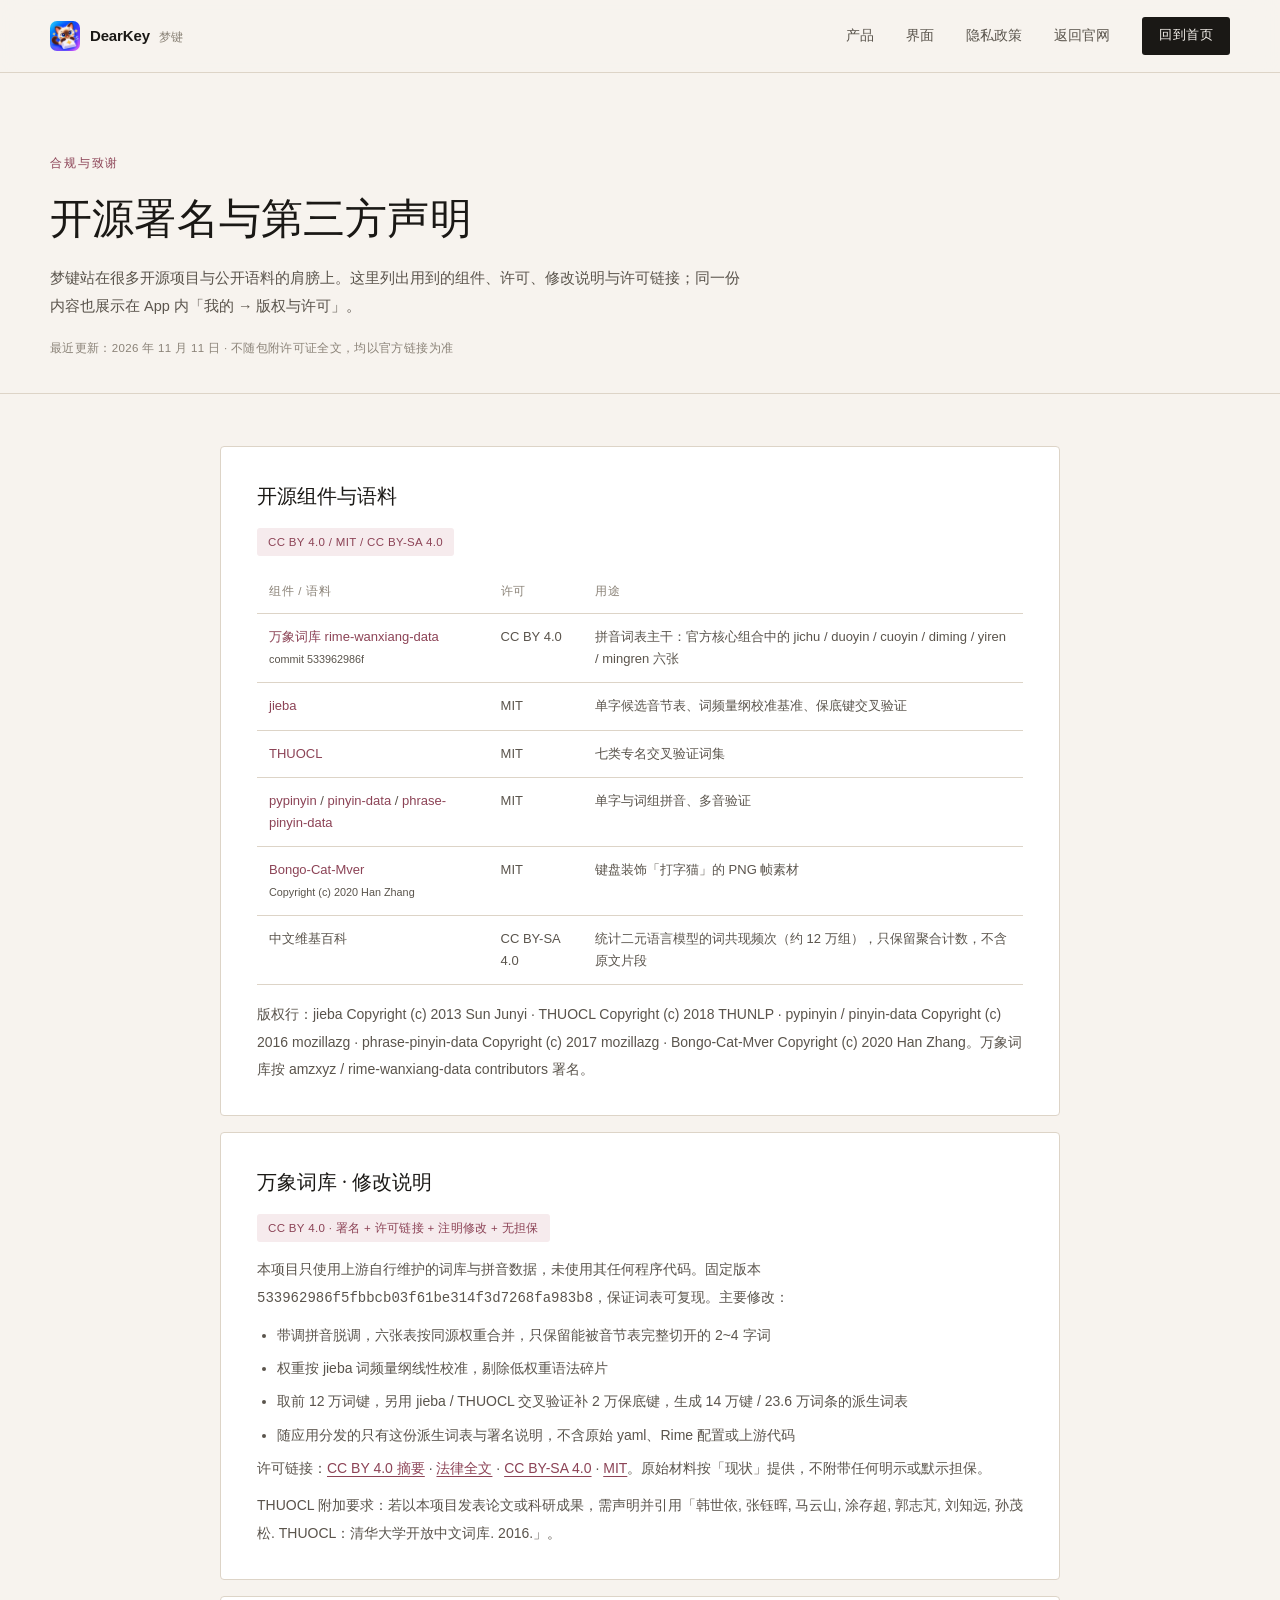
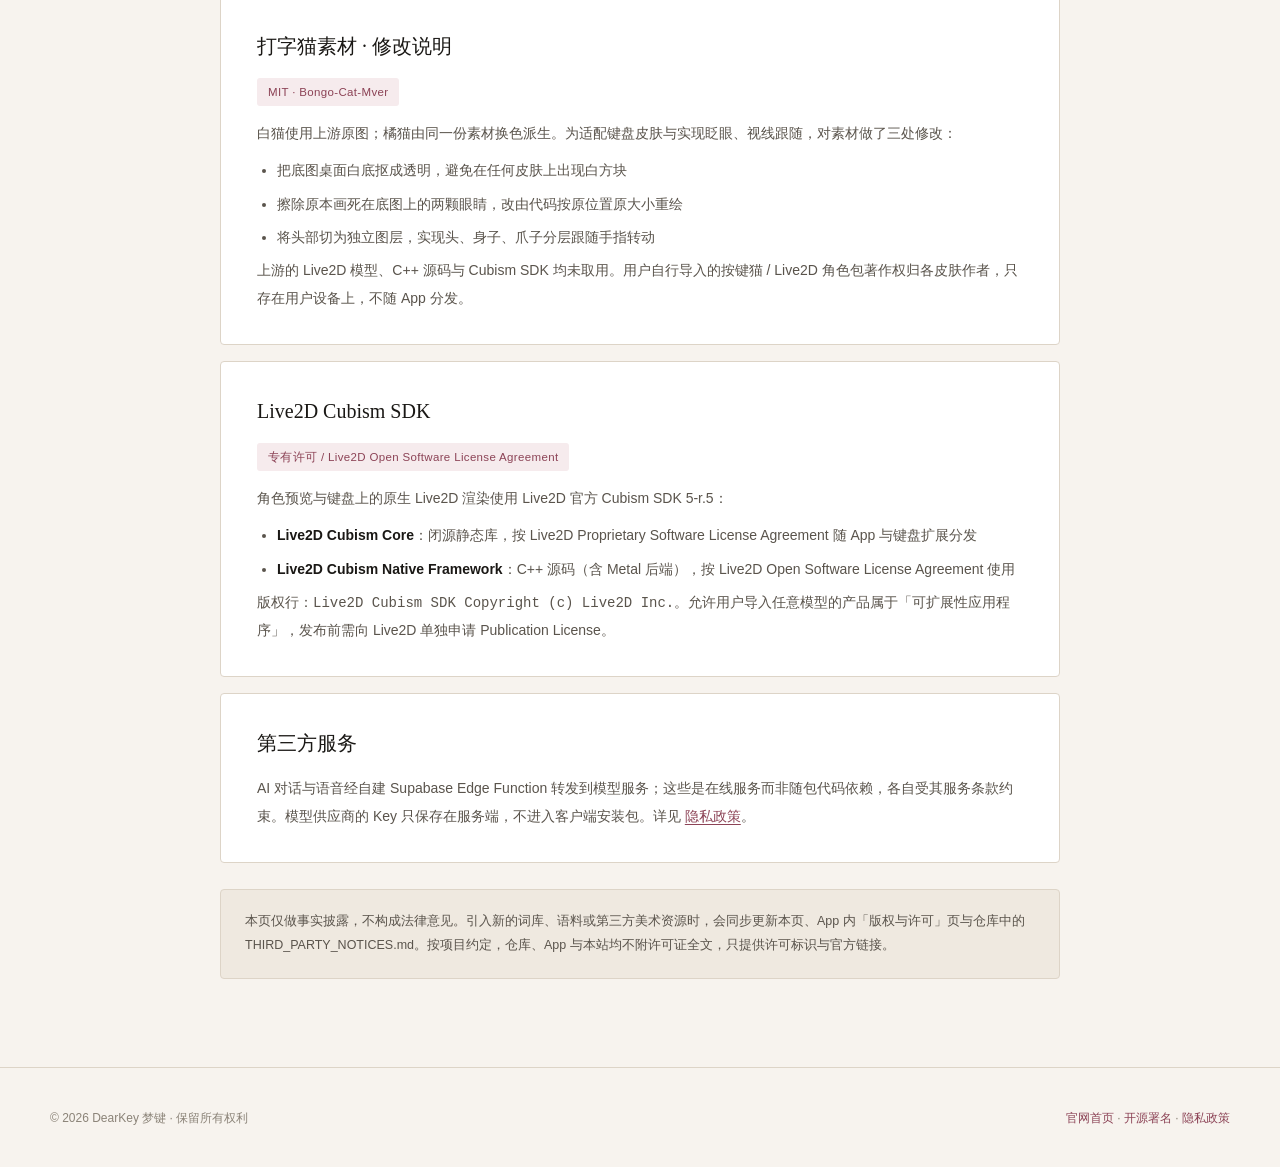
==== credits.html @ 58dd66d8 "Publish DearKey official website" ====
<!DOCTYPE html>
<html lang="zh-CN">
<head>
<meta charset="UTF-8">
<meta name="viewport" content="width=device-width, initial-scale=1">
<title>开源署名 · DearKey 梦键</title>
<meta name="description" content="DearKey 梦键使用的第三方组件、语料与素材的署名、许可与修改说明。">
<meta name="theme-color" content="#f7f3ee">
<link rel="canonical" href="https://dearkey.cn/credits.html">
<link rel="icon" type="image/png" href="assets/favicon.png">
<link rel="stylesheet" href="assets/styles.css">
</head>
<body>
<header class="nav"><div class="wrap nav-in">
  <a class="brand" href="index.html"><img src="assets/appicon.webp" alt="DearKey 梦键图标" width="30" height="30"><span>DearKey<em>梦键</em></span></a>
  <nav class="links" aria-label="主导航"><a href="index.html#product">产品</a><a href="index.html#screens">界面</a><a href="privacy.html">隐私政策</a><a href="index.html">返回官网</a></nav>
  <div class="nav-right"><a class="btn btn-ink btn-sm" href="index.html">回到首页</a></div>
</div></header>

<main>
<section class="doc-hero"><div class="container">
  <span class="eyebrow">合规与致谢</span>
  <h1>开源署名与第三方声明</h1>
  <p>梦键站在很多开源项目与公开语料的肩膀上。这里列出用到的组件、许可、修改说明与许可链接；同一份内容也展示在 App 内「我的 → 版权与许可」。</p>
  <div class="doc-meta">最近更新：2026 年 11 月 11 日 · 不随包附许可证全文，均以官方链接为准</div>
</div></section>

<section class="doc"><div class="container doc-body">

  <article class="card doc-card">
    <h2>开源组件与语料</h2>
    <span class="lic">CC BY 4.0 / MIT / CC BY-SA 4.0</span>
    <div class="table-wrap"><table>
      <thead><tr><th>组件 / 语料</th><th>许可</th><th>用途</th></tr></thead>
      <tbody>
        <tr><td><a href="https://github.com/amzxyz/rime-wanxiang-data" target="_blank" rel="noopener">万象词库 rime-wanxiang-data</a><br><small>commit 533962986f</small></td><td>CC BY 4.0</td><td>拼音词表主干：官方核心组合中的 jichu / duoyin / cuoyin / diming / yiren / mingren 六张</td></tr>
        <tr><td><a href="https://github.com/fxsjy/jieba" target="_blank" rel="noopener">jieba</a></td><td>MIT</td><td>单字候选音节表、词频量纲校准基准、保底键交叉验证</td></tr>
        <tr><td><a href="https://github.com/thunlp/THUOCL" target="_blank" rel="noopener">THUOCL</a></td><td>MIT</td><td>七类专名交叉验证词集</td></tr>
        <tr><td><a href="https://github.com/mozillazg/python-pinyin" target="_blank" rel="noopener">pypinyin</a> / <a href="https://github.com/mozillazg/pinyin-data" target="_blank" rel="noopener">pinyin-data</a> / <a href="https://github.com/mozillazg/phrase-pinyin-data" target="_blank" rel="noopener">phrase-pinyin-data</a></td><td>MIT</td><td>单字与词组拼音、多音验证</td></tr>
        <tr><td><a href="https://github.com/MMmmmoko/Bongo-Cat-Mver" target="_blank" rel="noopener">Bongo-Cat-Mver</a><br><small>Copyright (c) 2020 Han Zhang</small></td><td>MIT</td><td>键盘装饰「打字猫」的 PNG 帧素材</td></tr>
        <tr><td>中文维基百科</td><td>CC BY-SA 4.0</td><td>统计二元语言模型的词共现频次（约 12 万组），只保留聚合计数，不含原文片段</td></tr>
      </tbody>
    </table></div>
    <p style="margin-top:16px">版权行：jieba Copyright (c) 2013 Sun Junyi · THUOCL Copyright (c) 2018 THUNLP · pypinyin / pinyin-data Copyright (c) 2016 mozillazg · phrase-pinyin-data Copyright (c) 2017 mozillazg · Bongo-Cat-Mver Copyright (c) 2020 Han Zhang。万象词库按 amzxyz / rime-wanxiang-data contributors 署名。</p>
  </article>

  <article class="card doc-card">
    <h2>万象词库 · 修改说明</h2>
    <span class="lic">CC BY 4.0 · 署名 + 许可链接 + 注明修改 + 无担保</span>
    <p>本项目只使用上游自行维护的词库与拼音数据，未使用其任何程序代码。固定版本 <code>533962986f5fbbcb03f61be314f3d7268fa983b8</code>，保证词表可复现。主要修改：</p>
    <ul>
      <li>带调拼音脱调，六张表按同源权重合并，只保留能被音节表完整切开的 2~4 字词</li>
      <li>权重按 jieba 词频量纲线性校准，剔除低权重语法碎片</li>
      <li>取前 12 万词键，另用 jieba / THUOCL 交叉验证补 2 万保底键，生成 14 万键 / 23.6 万词条的派生词表</li>
      <li>随应用分发的只有这份派生词表与署名说明，不含原始 yaml、Rime 配置或上游代码</li>
    </ul>
    <p>许可链接：<a href="https://creativecommons.org/licenses/by/4.0/" target="_blank" rel="noopener">CC BY 4.0 摘要</a> · <a href="https://creativecommons.org/licenses/by/4.0/legalcode" target="_blank" rel="noopener">法律全文</a> · <a href="https://creativecommons.org/licenses/by-sa/4.0/" target="_blank" rel="noopener">CC BY-SA 4.0</a> · <a href="https://opensource.org/license/mit" target="_blank" rel="noopener">MIT</a>。原始材料按「现状」提供，不附带任何明示或默示担保。</p>
    <p>THUOCL 附加要求：若以本项目发表论文或科研成果，需声明并引用「韩世依, 张钰晖, 马云山, 涂存超, 郭志芃, 刘知远, 孙茂松. THUOCL：清华大学开放中文词库. 2016.」。</p>
  </article>

  <article class="card doc-card">
    <h2>打字猫素材 · 修改说明</h2>
    <span class="lic">MIT · Bongo-Cat-Mver</span>
    <p>白猫使用上游原图；橘猫由同一份素材换色派生。为适配键盘皮肤与实现眨眼、视线跟随，对素材做了三处修改：</p>
    <ul>
      <li>把底图桌面白底抠成透明，避免在任何皮肤上出现白方块</li>
      <li>擦除原本画死在底图上的两颗眼睛，改由代码按原位置原大小重绘</li>
      <li>将头部切为独立图层，实现头、身子、爪子分层跟随手指转动</li>
    </ul>
    <p>上游的 Live2D 模型、C++ 源码与 Cubism SDK 均未取用。用户自行导入的按键猫 / Live2D 角色包著作权归各皮肤作者，只存在用户设备上，不随 App 分发。</p>
  </article>

  <article class="card doc-card">
    <h2>Live2D Cubism SDK</h2>
    <span class="lic">专有许可 / Live2D Open Software License Agreement</span>
    <p>角色预览与键盘上的原生 Live2D 渲染使用 Live2D 官方 Cubism SDK 5-r.5：</p>
    <ul>
      <li><strong>Live2D Cubism Core</strong>：闭源静态库，按 Live2D Proprietary Software License Agreement 随 App 与键盘扩展分发</li>
      <li><strong>Live2D Cubism Native Framework</strong>：C++ 源码（含 Metal 后端），按 Live2D Open Software License Agreement 使用</li>
    </ul>
    <p>版权行：<code>Live2D Cubism SDK  Copyright (c) Live2D Inc.</code>。允许用户导入任意模型的产品属于「可扩展性应用程序」，发布前需向 Live2D 单独申请 Publication License。</p>
  </article>

  <article class="card doc-card">
    <h2>第三方服务</h2>
    <p>AI 对话与语音经自建 Supabase Edge Function 转发到模型服务；这些是在线服务而非随包代码依赖，各自受其服务条款约束。模型供应商的 Key 只保存在服务端，不进入客户端安装包。详见 <a href="privacy.html">隐私政策</a>。</p>
  </article>

  <div class="doc-note">本页仅做事实披露，不构成法律意见。引入新的词库、语料或第三方美术资源时，会同步更新本页、App 内「版权与许可」页与仓库中的 THIRD_PARTY_NOTICES.md。按项目约定，仓库、App 与本站均不附许可证全文，只提供许可标识与官方链接。</div>
</div></section>
</main>

<footer class="footer"><div class="wrap footer-bottom">
  <span>© 2026 DearKey 梦键 · 保留所有权利</span>
  <span><a href="index.html">官网首页</a> · <a href="credits.html">开源署名</a> · <a href="privacy.html">隐私政策</a></span>
</div></footer>
</body>
</html>
---- assets/styles.css ----
/* DearKey 梦键 · dearkey.cn
   纸感底 · 宋体标题 · 细线分区 */

:root{
  --paper:#f7f3ee;
  --paper-2:#efe9e0;
  --paper-3:#e7ded1;
  --ink:#1a1815;
  --ink-2:#5a544c;
  --ink-3:#8b8378;
  --line:#ddd4c7;
  --rose:#8c4356;
  --serif:"Songti SC","STSong","Source Han Serif SC","Noto Serif CJK SC",Georgia,"Times New Roman",serif;
  --sans:-apple-system,BlinkMacSystemFont,"PingFang SC","Hiragino Sans GB","Microsoft YaHei",sans-serif;
}

*,*::before,*::after{box-sizing:border-box}
html{-webkit-text-size-adjust:100%;scroll-behavior:smooth;scroll-padding-top:88px}
body{
  margin:0;background:var(--paper);color:var(--ink);
  font-family:var(--sans);font-size:15px;line-height:1.75;
  -webkit-font-smoothing:antialiased;text-rendering:optimizeLegibility;
}
img{display:block;max-width:100%}
a{color:inherit;text-decoration:none}
button{font:inherit;color:inherit;cursor:pointer}
h1,h2,h3,p,figure{margin:0}
code{font-family:ui-monospace,SFMono-Regular,Menlo,monospace}
::selection{background:#e6d3d7;color:var(--ink)}

.wrap,.container{width:min(1180px,calc(100% - 80px));margin:0 auto}

/* ---------- nav ---------- */
.nav{position:sticky;top:0;z-index:40;background:rgba(247,243,238,.9);backdrop-filter:blur(14px);border-bottom:1px solid var(--line)}
.nav-in{display:flex;align-items:center;gap:32px;height:72px}
.brand{display:inline-flex;align-items:center;gap:10px;flex:none;font-size:15px;font-weight:600;letter-spacing:-.01em}
.brand img{border-radius:7px}
.brand em{font-style:normal;font-weight:400;font-size:12px;color:var(--ink-3);margin-left:9px;letter-spacing:.04em}
.links{display:flex;align-items:center;gap:32px;margin-left:auto}
.links a{font-size:13.5px;color:var(--ink-2);position:relative;padding:4px 0;transition:color .2s}
.links a::after{content:"";position:absolute;left:0;right:0;bottom:0;height:1px;background:var(--rose);transform:scaleX(0);transform-origin:left;transition:transform .25s ease}
.links a:hover{color:var(--ink)}
.links a:hover::after{transform:scaleX(1)}
.nav-right{display:flex;align-items:center;gap:14px}
.btn{display:inline-flex;align-items:center;justify-content:center;gap:8px;border:1px solid transparent;border-radius:3px;padding:13px 24px;font-size:13.5px;font-weight:500;letter-spacing:.04em;line-height:1.4;transition:background-color .22s,color .22s,border-color .22s;white-space:nowrap}
.btn-ink{background:var(--ink);color:var(--paper)}
.btn-ink:hover{background:var(--rose)}
.btn-sm{padding:9px 16px;font-size:12.5px}
.burger{display:none;width:38px;height:34px;background:transparent;border:0;padding:9px 7px;flex-direction:column;justify-content:space-between}
.burger i{display:block;height:1.5px;background:var(--ink);border-radius:2px}

/* ---------- hero ---------- */
.hero{padding:92px 0 88px}
.hero-in{display:grid;grid-template-columns:1.04fr .96fr;gap:56px;align-items:center}
.tag{font-size:11.5px;letter-spacing:.16em;color:var(--ink-3);text-transform:uppercase;margin-bottom:26px;display:flex;align-items:center;gap:14px}
.tag::before{content:"";width:30px;height:1px;background:var(--rose);flex:none}
h1{font-family:var(--serif);font-weight:400;font-size:clamp(34px,4.5vw,56px);line-height:1.34;letter-spacing:.004em}
h1 .u{border-bottom:2px solid var(--rose);padding-bottom:3px}
.sub{margin-top:28px;font-size:15.5px;line-height:2;color:var(--ink-2);max-width:478px}
.acts{display:flex;align-items:center;gap:28px;margin-top:36px;flex-wrap:wrap}
.link-arrow{font-size:13.5px;color:var(--ink);border-bottom:1px solid var(--ink);padding-bottom:3px;transition:color .2s,border-color .2s}
.link-arrow:hover{color:var(--rose);border-color:var(--rose)}
.fine{margin-top:28px;font-size:12px;color:var(--ink-3);letter-spacing:.02em}
.hero-art{display:flex;justify-content:center;align-items:center;padding:10px 0}
.hero-plate{position:relative;width:100%;max-width:540px;margin:0}
.hero-plate::before{content:"";position:absolute;inset:-16px 26px 30px -20px;background:var(--paper-2);border:1px solid var(--line);border-radius:4px;transform:rotate(-1.8deg)}
.hero-plate .frame{position:relative;background:#fff;padding:14px;box-shadow:0 26px 50px -28px rgba(26,24,21,.35)}
.hero-plate .frame img{width:100%;height:auto;border-radius:2px}
.hero-plate figcaption{margin-top:16px}

/* ---------- bands ---------- */
.band{padding:88px 0;border-top:1px solid var(--line)}
.band-plates{background:var(--paper-2)}
.band-last{padding-bottom:104px}
.sec-head{display:grid;grid-template-columns:150px 1fr;gap:36px;margin-bottom:58px}
.meta{font-size:11.5px;letter-spacing:.16em;color:var(--ink-3);text-transform:uppercase;padding-top:10px;display:block}
.sec-head h2{font-family:var(--serif);font-weight:400;font-size:clamp(26px,2.9vw,36px);line-height:1.4}
.sec-head p{margin-top:14px;font-size:14px;color:var(--ink-2)}

.cols3{display:grid;grid-template-columns:repeat(3,1fr)}
.cols3 article{padding:0 42px;border-left:1px solid var(--line)}
.cols3 article:first-child{padding-left:0;border-left:0}
.cols3 article:last-child{padding-right:0}
.num{font-family:var(--serif);font-size:12px;letter-spacing:.12em;color:var(--rose)}
.cols3 h3{font-family:var(--serif);font-weight:400;font-size:21px;margin:16px 0 12px;letter-spacing:.01em}
.cols3 p{font-size:14px;line-height:1.95;color:var(--ink-2)}

/* ---------- plates ---------- */
.plates{display:grid;grid-template-columns:repeat(3,1fr);gap:26px}
.plate{display:flex;flex-direction:column;min-width:0}
.p-third{grid-column:span 1}
.frame{flex:1;display:flex;align-items:center;justify-content:center;background:#fff;border:1px solid var(--line);border-radius:4px;padding:12px}
.frame img{width:100%;height:auto;border-radius:2px}
figcaption{margin-top:14px;font-size:12.5px;color:var(--ink-3);letter-spacing:.01em}
figcaption span{color:var(--ink);font-weight:500;margin-right:10px}

/* ---------- dark ---------- */
.dark{background:#161412;color:#f4efe7;padding:96px 0;border-top:1px solid #2b271f}
.dark-in{display:grid;grid-template-columns:1fr 1fr;gap:72px;align-items:center}
.stage{background:var(--paper);border-radius:4px;padding:34px 20px;display:flex;justify-content:center;align-items:center}
.witch{
  --fw:330px;--fh:275px;
  width:var(--fw);height:var(--fh);flex:none;
  background-image:url('witch-wave-sheet.webp');
  background-repeat:no-repeat;
  background-size:calc(var(--fw) * 10) var(--fh);
  background-position:0 0;
  animation:witchFrames .9s steps(10,end) infinite;
}
@keyframes witchFrames{from{background-position:0 0}to{background-position:calc(var(--fw) * -10) 0}}
@media(prefers-reduced-motion:reduce){.witch{animation:none}}
.meta-light{color:#7d766b;padding-top:0;margin-bottom:22px}
.dark-copy h2{font-family:var(--serif);font-weight:400;font-size:clamp(26px,3vw,38px);line-height:1.5;color:#f7f3ee}
.dark-copy p{margin-top:22px;font-size:14px;line-height:2;color:#b4ac9f;max-width:430px}
.motions{display:flex;gap:10px;margin-top:34px;flex-wrap:wrap}
.motion{background:transparent;border:1px solid #3b352c;border-radius:999px;padding:8px 20px;font-size:12.5px;color:#b4ac9f;letter-spacing:.04em;transition:all .2s}
.motion:hover{border-color:#7d766b;color:#f4efe7}
.motion.is-on{background:#f7f3ee;border-color:#f7f3ee;color:#161412}

/* ---------- get ---------- */
.get-in{display:grid;grid-template-columns:.86fr 1.14fr;gap:72px;align-items:start}
.get-text .meta{padding-top:0}
.get-text h2{font-family:var(--serif);font-weight:400;font-size:clamp(26px,2.9vw,36px);line-height:1.4;margin-top:22px}
.get-text p{margin-top:18px;font-size:14px;line-height:2;color:var(--ink-2);max-width:330px}
.get-list>div{display:grid;grid-template-columns:158px 1fr;gap:22px;padding:17px 0;border-bottom:1px solid var(--line);font-size:13.5px}
.get-list strong{font-weight:600}
.get-list span{color:var(--ink-2)}
.get-list .path{display:flex;flex-wrap:wrap;align-items:center;gap:12px;border-bottom:0;padding-top:26px}
.path code{font-size:12.5px;color:var(--ink-2);background:var(--paper-2);border:1px solid var(--line);border-radius:3px;padding:9px 12px;line-height:1.6}
.path button{background:transparent;border:1px solid var(--ink);border-radius:3px;padding:9px 15px;font-size:12.5px;letter-spacing:.03em;transition:all .2s}
.path button:hover{background:var(--ink);color:var(--paper)}
.hint{flex-basis:100%;font-size:12px;color:var(--rose);min-height:16px}

/* ---------- foot ---------- */
.foot{background:#161412;color:#f4efe7;padding:52px 0}
.foot-in{display:flex;align-items:flex-start;justify-content:space-between;gap:32px;flex-wrap:wrap}
.foot-brand p{margin-top:14px;font-size:12.5px;color:#7d766b}
.brand-light{color:#f4efe7}
.brand-light em{color:#7d766b}
.foot-links{display:flex;gap:28px;font-size:12.5px;color:#b4ac9f}
.foot-links a:hover{color:#f7f3ee}
.foot small{font-size:11.5px;color:#7d766b;letter-spacing:.02em}

/* ---------- legal pages ---------- */
.eyebrow{font-size:11.5px;letter-spacing:.16em;color:var(--rose);text-transform:uppercase}
.card{background:#fff;border:1px solid var(--line);border-radius:4px}
.doc-hero{padding:76px 0 34px;border-bottom:1px solid var(--line)}
.doc-hero h1{font-family:var(--serif);font-weight:400;font-size:clamp(28px,3.4vw,42px);margin:16px 0 16px;line-height:1.35}
.doc-hero p{color:var(--ink-2);font-size:14.5px;max-width:700px;line-height:1.95}
.doc-meta{font-size:11.5px;color:var(--ink-3);margin-top:18px;letter-spacing:.03em}
.doc{padding:52px 0 88px}
.doc-body{max-width:840px}
.doc-card{padding:32px 36px;margin-bottom:16px}
.doc-card h2{font-family:var(--serif);font-weight:400;font-size:20px;margin-bottom:14px;display:flex;align-items:center;gap:12px}
.doc-card h2 span{display:inline-flex;width:26px;height:26px;flex:none;align-items:center;justify-content:center;border-radius:50%;border:1px solid var(--line);color:var(--rose);font-size:10.5px;font-family:var(--sans)}
.doc-card p,.doc-card li{color:var(--ink-2);font-size:14px;line-height:1.95}
.doc-card p{margin:0 0 10px}
.doc-card p:last-child{margin-bottom:0}
.doc-card ul{margin:0;padding-left:20px}
.doc-card li{margin-bottom:6px}
.doc-card strong{color:var(--ink)}
.doc-card a{color:var(--rose);text-decoration:underline;text-underline-offset:3px}
.doc-card .lic{display:inline-block;font-size:11.5px;color:var(--rose);background:#f6ebed;border-radius:3px;padding:4px 11px;margin-bottom:14px;letter-spacing:.03em}
.doc-note{margin-top:26px;padding:20px 24px;border-radius:4px;border:1px solid var(--line);background:var(--paper-2);color:var(--ink-2);font-size:12.5px;line-height:1.9}
.table-wrap{overflow-x:auto}
.doc-card table{width:100%;border-collapse:collapse;font-size:13px;min-width:560px}
.doc-card th,.doc-card td{text-align:left;padding:12px;border-bottom:1px solid var(--line);vertical-align:top;line-height:1.7}
.doc-card th{color:var(--ink-3);font-weight:500;font-size:11.5px;letter-spacing:.06em;text-transform:uppercase}
.doc-card td{color:var(--ink-2)}
.doc-card td a{text-decoration:none}
.doc-card td a:hover{text-decoration:underline}
.footer{border-top:1px solid var(--line);background:var(--paper);padding:40px 0}
.footer-bottom{display:flex;justify-content:space-between;gap:16px;flex-wrap:wrap;font-size:12px;color:var(--ink-3)}
.footer-bottom a{color:var(--rose);text-decoration:none}
.footer-bottom a:hover{text-decoration:underline}

/* ---------- responsive ---------- */
@media(max-width:960px){
  .wrap,.container{width:calc(100% - 48px)}
  .hero{padding:64px 0}
  .hero-in{grid-template-columns:1fr;gap:56px}
  .hero-text{max-width:560px}
  .hero-art::before{display:none}
  .hero-plate::before{display:none}
  .sec-head{grid-template-columns:1fr;gap:14px;margin-bottom:40px}
  .meta{padding-top:0}
  .cols3{grid-template-columns:1fr}
  .cols3 article{padding:28px 0;border-left:0;border-top:1px solid var(--line)}
  .cols3 article:first-child{padding-top:0;border-top:0}
  .cols3 article:last-child{padding-bottom:0}
  .plates{grid-template-columns:1fr;gap:26px}
  .p-third{grid-column:span 1}
  .dark{padding:64px 0}
  .dark-in{grid-template-columns:1fr;gap:44px}
  .stage{padding:24px 12px}
  .witch{--fw:264px;--fh:220px}
  .get-in{grid-template-columns:1fr;gap:36px}
  .band{padding:64px 0}
  .band-last{padding-bottom:72px}
}
@media(max-width:680px){
  .wrap,.container{width:calc(100% - 36px)}
  .nav-in{height:62px;gap:16px}
  .links{display:none;position:absolute;top:62px;left:0;right:0;background:var(--paper);border-bottom:1px solid var(--line);flex-direction:column;align-items:flex-start;gap:0;padding:6px 18px 14px}
  .links.open{display:flex}
  .links a{width:100%;padding:12px 0;border-bottom:1px solid var(--line);font-size:15px}
  .links a:last-child{border-bottom:0}
  .burger{display:flex}
  .nav-right{margin-left:auto}
  .nav-right .btn-sm{display:none}
  h1{font-size:32px}
  .sub{font-size:14.5px;line-height:1.95}
  .get-list>div{grid-template-columns:1fr;gap:4px}
  .get-list .path{display:flex}
  .path code{font-size:11.5px}
  .foot-in{flex-direction:column;gap:24px}
  .foot-links{flex-wrap:wrap;gap:20px}
  .doc-card{padding:24px 20px}
  .doc-hero{padding-top:48px}
}
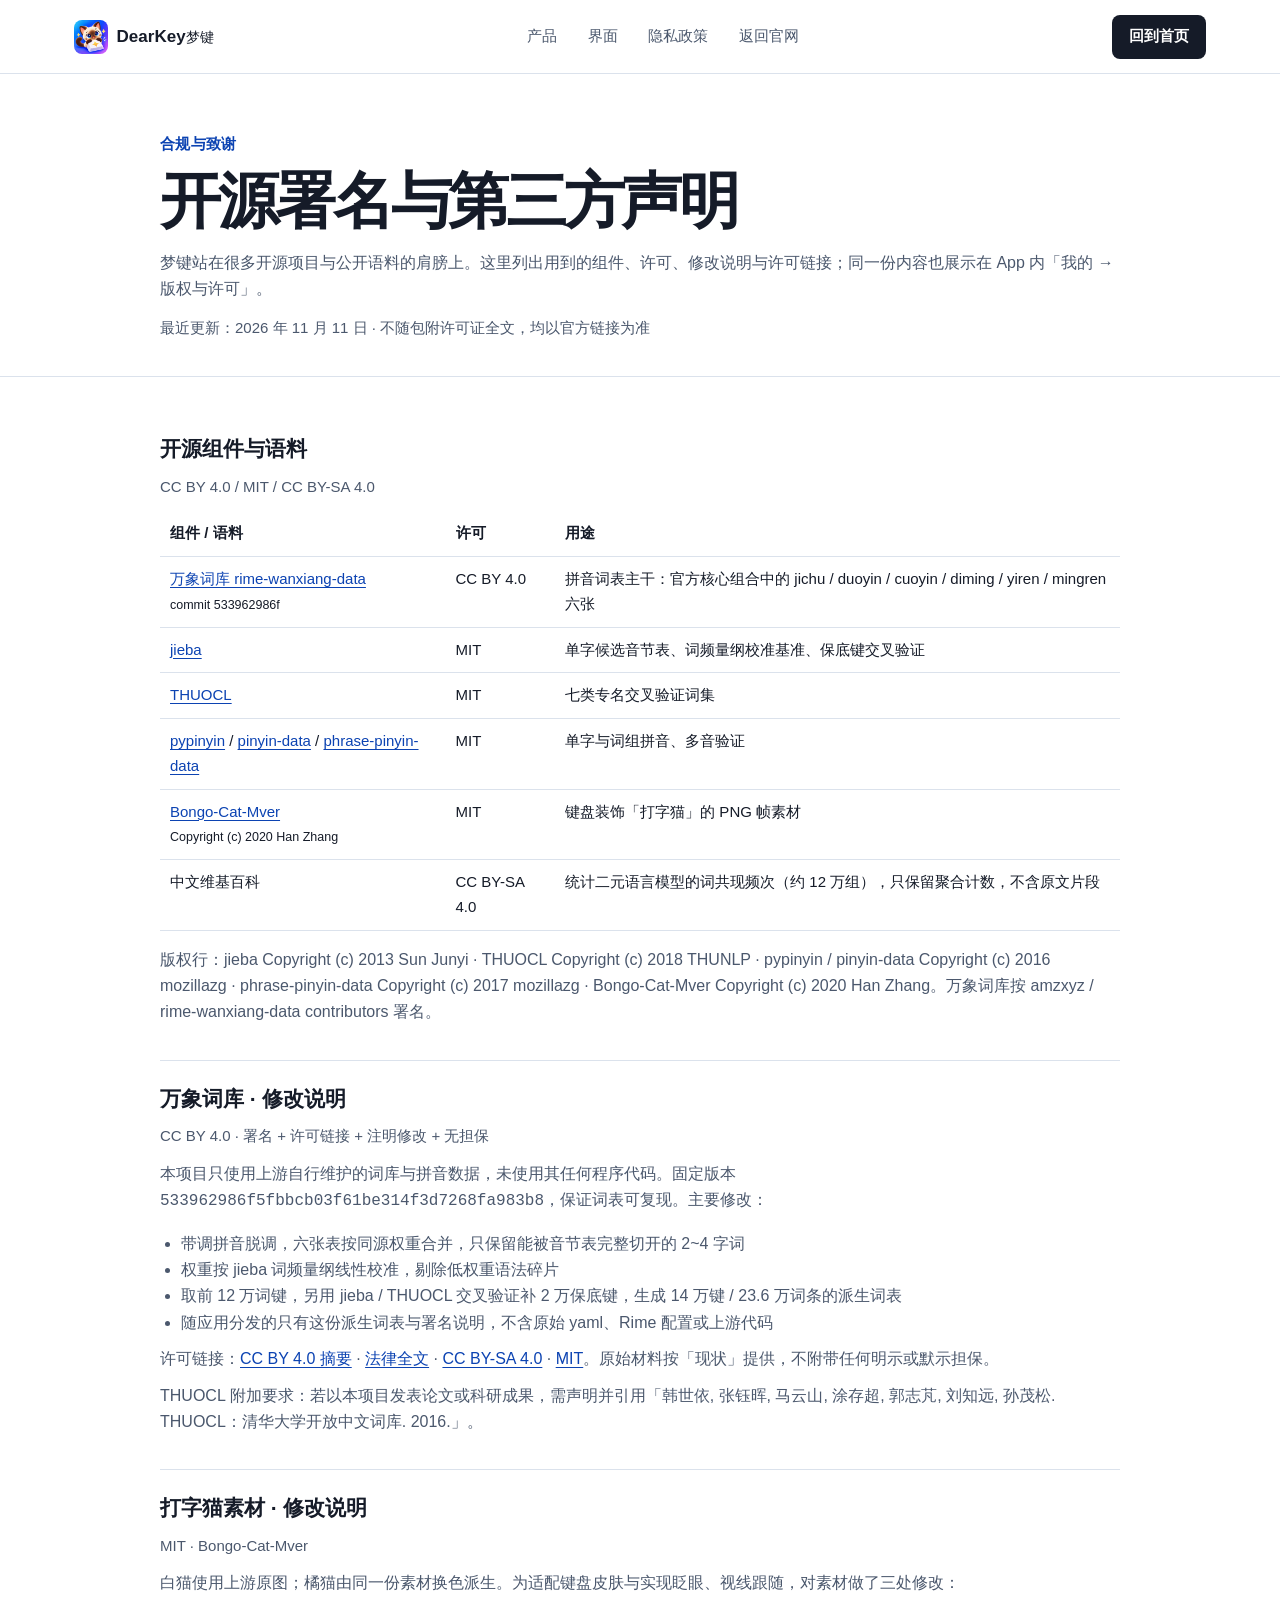
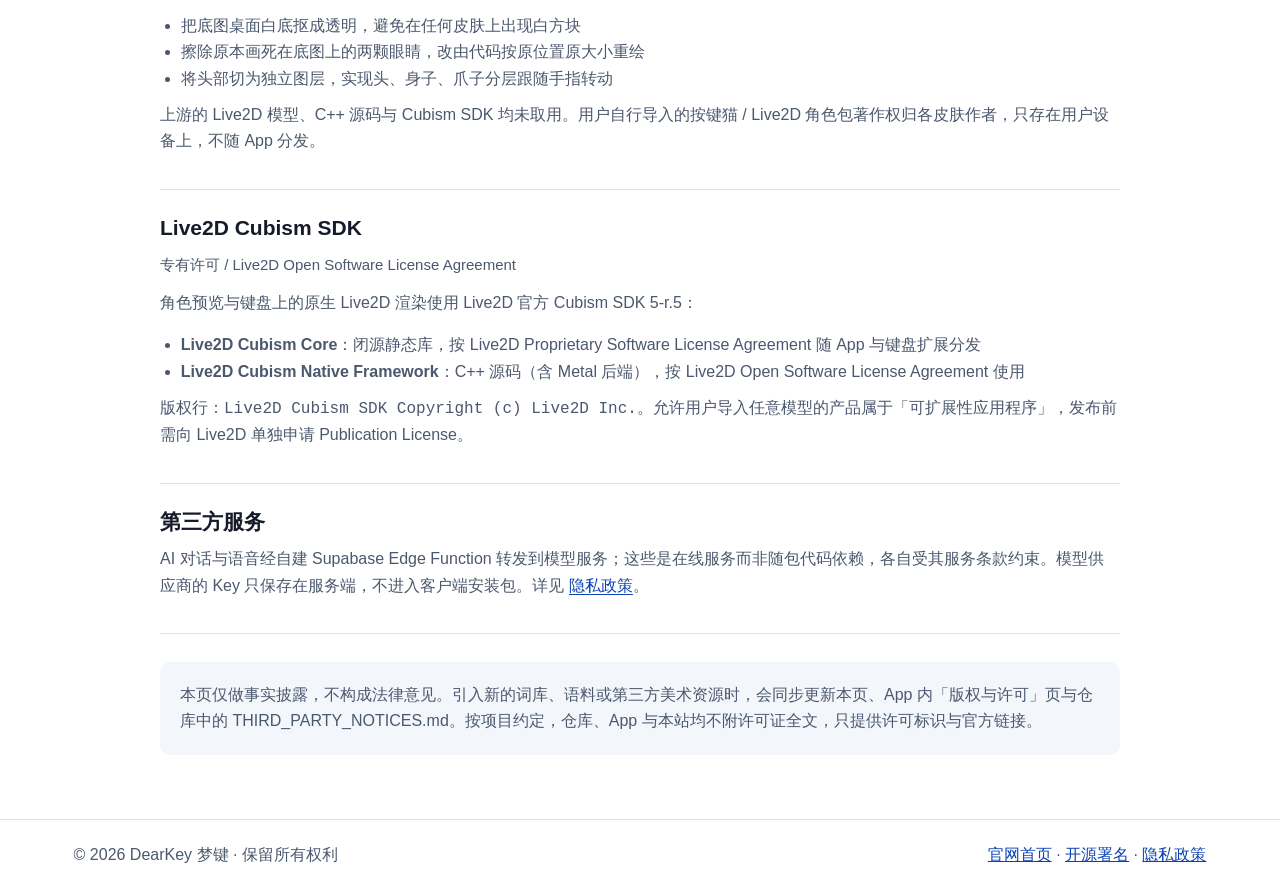
==== commit 454547ad: "Redesign DearKey site around the native keyboard" ====
--- a/credits.html
+++ b/credits.html
@@ -5,12 +5,12 @@
 <meta name="viewport" content="width=device-width, initial-scale=1">
 <title>开源署名 · DearKey 梦键</title>
 <meta name="description" content="DearKey 梦键使用的第三方组件、语料与素材的署名、许可与修改说明。">
-<meta name="theme-color" content="#f7f3ee">
+<meta name="theme-color" content="#ffffff">
 <link rel="canonical" href="https://dearkey.cn/credits.html">
 <link rel="icon" type="image/png" href="assets/favicon.png">
 <link rel="stylesheet" href="assets/styles.css">
 </head>
-<body>
+<body class="doc-page">
 <header class="nav"><div class="wrap nav-in">
   <a class="brand" href="index.html"><img src="assets/appicon.webp" alt="DearKey 梦键图标" width="30" height="30"><span>DearKey<em>梦键</em></span></a>
   <nav class="links" aria-label="主导航"><a href="index.html#product">产品</a><a href="index.html#screens">界面</a><a href="privacy.html">隐私政策</a><a href="index.html">返回官网</a></nav>
--- a/assets/styles.css
+++ b/assets/styles.css
@@ -1,220 +1,335 @@
-/* DearKey 梦键 · dearkey.cn
-   纸感底 · 宋体标题 · 细线分区 */
-
-:root{
-  --paper:#f7f3ee;
-  --paper-2:#efe9e0;
-  --paper-3:#e7ded1;
-  --ink:#1a1815;
-  --ink-2:#5a544c;
-  --ink-3:#8b8378;
-  --line:#ddd4c7;
-  --rose:#8c4356;
-  --serif:"Songti SC","STSong","Source Han Serif SC","Noto Serif CJK SC",Georgia,"Times New Roman",serif;
-  --sans:-apple-system,BlinkMacSystemFont,"PingFang SC","Hiragino Sans GB","Microsoft YaHei",sans-serif;
-}
-
-*,*::before,*::after{box-sizing:border-box}
-html{-webkit-text-size-adjust:100%;scroll-behavior:smooth;scroll-padding-top:88px}
-body{
-  margin:0;background:var(--paper);color:var(--ink);
-  font-family:var(--sans);font-size:15px;line-height:1.75;
-  -webkit-font-smoothing:antialiased;text-rendering:optimizeLegibility;
-}
-img{display:block;max-width:100%}
-a{color:inherit;text-decoration:none}
-button{font:inherit;color:inherit;cursor:pointer}
-h1,h2,h3,p,figure{margin:0}
-code{font-family:ui-monospace,SFMono-Regular,Menlo,monospace}
-::selection{background:#e6d3d7;color:var(--ink)}
-
-.wrap,.container{width:min(1180px,calc(100% - 80px));margin:0 auto}
-
-/* ---------- nav ---------- */
-.nav{position:sticky;top:0;z-index:40;background:rgba(247,243,238,.9);backdrop-filter:blur(14px);border-bottom:1px solid var(--line)}
-.nav-in{display:flex;align-items:center;gap:32px;height:72px}
-.brand{display:inline-flex;align-items:center;gap:10px;flex:none;font-size:15px;font-weight:600;letter-spacing:-.01em}
-.brand img{border-radius:7px}
-.brand em{font-style:normal;font-weight:400;font-size:12px;color:var(--ink-3);margin-left:9px;letter-spacing:.04em}
-.links{display:flex;align-items:center;gap:32px;margin-left:auto}
-.links a{font-size:13.5px;color:var(--ink-2);position:relative;padding:4px 0;transition:color .2s}
-.links a::after{content:"";position:absolute;left:0;right:0;bottom:0;height:1px;background:var(--rose);transform:scaleX(0);transform-origin:left;transition:transform .25s ease}
-.links a:hover{color:var(--ink)}
-.links a:hover::after{transform:scaleX(1)}
-.nav-right{display:flex;align-items:center;gap:14px}
-.btn{display:inline-flex;align-items:center;justify-content:center;gap:8px;border:1px solid transparent;border-radius:3px;padding:13px 24px;font-size:13.5px;font-weight:500;letter-spacing:.04em;line-height:1.4;transition:background-color .22s,color .22s,border-color .22s;white-space:nowrap}
-.btn-ink{background:var(--ink);color:var(--paper)}
-.btn-ink:hover{background:var(--rose)}
-.btn-sm{padding:9px 16px;font-size:12.5px}
-.burger{display:none;width:38px;height:34px;background:transparent;border:0;padding:9px 7px;flex-direction:column;justify-content:space-between}
-.burger i{display:block;height:1.5px;background:var(--ink);border-radius:2px}
-
-/* ---------- hero ---------- */
-.hero{padding:92px 0 88px}
-.hero-in{display:grid;grid-template-columns:1.04fr .96fr;gap:56px;align-items:center}
-.tag{font-size:11.5px;letter-spacing:.16em;color:var(--ink-3);text-transform:uppercase;margin-bottom:26px;display:flex;align-items:center;gap:14px}
-.tag::before{content:"";width:30px;height:1px;background:var(--rose);flex:none}
-h1{font-family:var(--serif);font-weight:400;font-size:clamp(34px,4.5vw,56px);line-height:1.34;letter-spacing:.004em}
-h1 .u{border-bottom:2px solid var(--rose);padding-bottom:3px}
-.sub{margin-top:28px;font-size:15.5px;line-height:2;color:var(--ink-2);max-width:478px}
-.acts{display:flex;align-items:center;gap:28px;margin-top:36px;flex-wrap:wrap}
-.link-arrow{font-size:13.5px;color:var(--ink);border-bottom:1px solid var(--ink);padding-bottom:3px;transition:color .2s,border-color .2s}
-.link-arrow:hover{color:var(--rose);border-color:var(--rose)}
-.fine{margin-top:28px;font-size:12px;color:var(--ink-3);letter-spacing:.02em}
-.hero-art{display:flex;justify-content:center;align-items:center;padding:10px 0}
-.hero-plate{position:relative;width:100%;max-width:540px;margin:0}
-.hero-plate::before{content:"";position:absolute;inset:-16px 26px 30px -20px;background:var(--paper-2);border:1px solid var(--line);border-radius:4px;transform:rotate(-1.8deg)}
-.hero-plate .frame{position:relative;background:#fff;padding:14px;box-shadow:0 26px 50px -28px rgba(26,24,21,.35)}
-.hero-plate .frame img{width:100%;height:auto;border-radius:2px}
-.hero-plate figcaption{margin-top:16px}
-
-/* ---------- bands ---------- */
-.band{padding:88px 0;border-top:1px solid var(--line)}
-.band-plates{background:var(--paper-2)}
-.band-last{padding-bottom:104px}
-.sec-head{display:grid;grid-template-columns:150px 1fr;gap:36px;margin-bottom:58px}
-.meta{font-size:11.5px;letter-spacing:.16em;color:var(--ink-3);text-transform:uppercase;padding-top:10px;display:block}
-.sec-head h2{font-family:var(--serif);font-weight:400;font-size:clamp(26px,2.9vw,36px);line-height:1.4}
-.sec-head p{margin-top:14px;font-size:14px;color:var(--ink-2)}
-
-.cols3{display:grid;grid-template-columns:repeat(3,1fr)}
-.cols3 article{padding:0 42px;border-left:1px solid var(--line)}
-.cols3 article:first-child{padding-left:0;border-left:0}
-.cols3 article:last-child{padding-right:0}
-.num{font-family:var(--serif);font-size:12px;letter-spacing:.12em;color:var(--rose)}
-.cols3 h3{font-family:var(--serif);font-weight:400;font-size:21px;margin:16px 0 12px;letter-spacing:.01em}
-.cols3 p{font-size:14px;line-height:1.95;color:var(--ink-2)}
-
-/* ---------- plates ---------- */
-.plates{display:grid;grid-template-columns:repeat(3,1fr);gap:26px}
-.plate{display:flex;flex-direction:column;min-width:0}
-.p-third{grid-column:span 1}
-.frame{flex:1;display:flex;align-items:center;justify-content:center;background:#fff;border:1px solid var(--line);border-radius:4px;padding:12px}
-.frame img{width:100%;height:auto;border-radius:2px}
-figcaption{margin-top:14px;font-size:12.5px;color:var(--ink-3);letter-spacing:.01em}
-figcaption span{color:var(--ink);font-weight:500;margin-right:10px}
-
-/* ---------- dark ---------- */
-.dark{background:#161412;color:#f4efe7;padding:96px 0;border-top:1px solid #2b271f}
-.dark-in{display:grid;grid-template-columns:1fr 1fr;gap:72px;align-items:center}
-.stage{background:var(--paper);border-radius:4px;padding:34px 20px;display:flex;justify-content:center;align-items:center}
-.witch{
-  --fw:330px;--fh:275px;
-  width:var(--fw);height:var(--fh);flex:none;
-  background-image:url('witch-wave-sheet.webp');
-  background-repeat:no-repeat;
-  background-size:calc(var(--fw) * 10) var(--fh);
-  background-position:0 0;
-  animation:witchFrames .9s steps(10,end) infinite;
-}
-@keyframes witchFrames{from{background-position:0 0}to{background-position:calc(var(--fw) * -10) 0}}
-@media(prefers-reduced-motion:reduce){.witch{animation:none}}
-.meta-light{color:#7d766b;padding-top:0;margin-bottom:22px}
-.dark-copy h2{font-family:var(--serif);font-weight:400;font-size:clamp(26px,3vw,38px);line-height:1.5;color:#f7f3ee}
-.dark-copy p{margin-top:22px;font-size:14px;line-height:2;color:#b4ac9f;max-width:430px}
-.motions{display:flex;gap:10px;margin-top:34px;flex-wrap:wrap}
-.motion{background:transparent;border:1px solid #3b352c;border-radius:999px;padding:8px 20px;font-size:12.5px;color:#b4ac9f;letter-spacing:.04em;transition:all .2s}
-.motion:hover{border-color:#7d766b;color:#f4efe7}
-.motion.is-on{background:#f7f3ee;border-color:#f7f3ee;color:#161412}
-
-/* ---------- get ---------- */
-.get-in{display:grid;grid-template-columns:.86fr 1.14fr;gap:72px;align-items:start}
-.get-text .meta{padding-top:0}
-.get-text h2{font-family:var(--serif);font-weight:400;font-size:clamp(26px,2.9vw,36px);line-height:1.4;margin-top:22px}
-.get-text p{margin-top:18px;font-size:14px;line-height:2;color:var(--ink-2);max-width:330px}
-.get-list>div{display:grid;grid-template-columns:158px 1fr;gap:22px;padding:17px 0;border-bottom:1px solid var(--line);font-size:13.5px}
-.get-list strong{font-weight:600}
-.get-list span{color:var(--ink-2)}
-.get-list .path{display:flex;flex-wrap:wrap;align-items:center;gap:12px;border-bottom:0;padding-top:26px}
-.path code{font-size:12.5px;color:var(--ink-2);background:var(--paper-2);border:1px solid var(--line);border-radius:3px;padding:9px 12px;line-height:1.6}
-.path button{background:transparent;border:1px solid var(--ink);border-radius:3px;padding:9px 15px;font-size:12.5px;letter-spacing:.03em;transition:all .2s}
-.path button:hover{background:var(--ink);color:var(--paper)}
-.hint{flex-basis:100%;font-size:12px;color:var(--rose);min-height:16px}
-
-/* ---------- foot ---------- */
-.foot{background:#161412;color:#f4efe7;padding:52px 0}
-.foot-in{display:flex;align-items:flex-start;justify-content:space-between;gap:32px;flex-wrap:wrap}
-.foot-brand p{margin-top:14px;font-size:12.5px;color:#7d766b}
-.brand-light{color:#f4efe7}
-.brand-light em{color:#7d766b}
-.foot-links{display:flex;gap:28px;font-size:12.5px;color:#b4ac9f}
-.foot-links a:hover{color:#f7f3ee}
-.foot small{font-size:11.5px;color:#7d766b;letter-spacing:.02em}
-
-/* ---------- legal pages ---------- */
-.eyebrow{font-size:11.5px;letter-spacing:.16em;color:var(--rose);text-transform:uppercase}
-.card{background:#fff;border:1px solid var(--line);border-radius:4px}
-.doc-hero{padding:76px 0 34px;border-bottom:1px solid var(--line)}
-.doc-hero h1{font-family:var(--serif);font-weight:400;font-size:clamp(28px,3.4vw,42px);margin:16px 0 16px;line-height:1.35}
-.doc-hero p{color:var(--ink-2);font-size:14.5px;max-width:700px;line-height:1.95}
-.doc-meta{font-size:11.5px;color:var(--ink-3);margin-top:18px;letter-spacing:.03em}
-.doc{padding:52px 0 88px}
-.doc-body{max-width:840px}
-.doc-card{padding:32px 36px;margin-bottom:16px}
-.doc-card h2{font-family:var(--serif);font-weight:400;font-size:20px;margin-bottom:14px;display:flex;align-items:center;gap:12px}
-.doc-card h2 span{display:inline-flex;width:26px;height:26px;flex:none;align-items:center;justify-content:center;border-radius:50%;border:1px solid var(--line);color:var(--rose);font-size:10.5px;font-family:var(--sans)}
-.doc-card p,.doc-card li{color:var(--ink-2);font-size:14px;line-height:1.95}
-.doc-card p{margin:0 0 10px}
-.doc-card p:last-child{margin-bottom:0}
-.doc-card ul{margin:0;padding-left:20px}
-.doc-card li{margin-bottom:6px}
-.doc-card strong{color:var(--ink)}
-.doc-card a{color:var(--rose);text-decoration:underline;text-underline-offset:3px}
-.doc-card .lic{display:inline-block;font-size:11.5px;color:var(--rose);background:#f6ebed;border-radius:3px;padding:4px 11px;margin-bottom:14px;letter-spacing:.03em}
-.doc-note{margin-top:26px;padding:20px 24px;border-radius:4px;border:1px solid var(--line);background:var(--paper-2);color:var(--ink-2);font-size:12.5px;line-height:1.9}
-.table-wrap{overflow-x:auto}
-.doc-card table{width:100%;border-collapse:collapse;font-size:13px;min-width:560px}
-.doc-card th,.doc-card td{text-align:left;padding:12px;border-bottom:1px solid var(--line);vertical-align:top;line-height:1.7}
-.doc-card th{color:var(--ink-3);font-weight:500;font-size:11.5px;letter-spacing:.06em;text-transform:uppercase}
-.doc-card td{color:var(--ink-2)}
-.doc-card td a{text-decoration:none}
-.doc-card td a:hover{text-decoration:underline}
-.footer{border-top:1px solid var(--line);background:var(--paper);padding:40px 0}
-.footer-bottom{display:flex;justify-content:space-between;gap:16px;flex-wrap:wrap;font-size:12px;color:var(--ink-3)}
-.footer-bottom a{color:var(--rose);text-decoration:none}
-.footer-bottom a:hover{text-decoration:underline}
-
-/* ---------- responsive ---------- */
-@media(max-width:960px){
-  .wrap,.container{width:calc(100% - 48px)}
-  .hero{padding:64px 0}
-  .hero-in{grid-template-columns:1fr;gap:56px}
-  .hero-text{max-width:560px}
-  .hero-art::before{display:none}
-  .hero-plate::before{display:none}
-  .sec-head{grid-template-columns:1fr;gap:14px;margin-bottom:40px}
-  .meta{padding-top:0}
-  .cols3{grid-template-columns:1fr}
-  .cols3 article{padding:28px 0;border-left:0;border-top:1px solid var(--line)}
-  .cols3 article:first-child{padding-top:0;border-top:0}
-  .cols3 article:last-child{padding-bottom:0}
-  .plates{grid-template-columns:1fr;gap:26px}
-  .p-third{grid-column:span 1}
-  .dark{padding:64px 0}
-  .dark-in{grid-template-columns:1fr;gap:44px}
-  .stage{padding:24px 12px}
-  .witch{--fw:264px;--fh:220px}
-  .get-in{grid-template-columns:1fr;gap:36px}
-  .band{padding:64px 0}
-  .band-last{padding-bottom:72px}
-}
-@media(max-width:680px){
-  .wrap,.container{width:calc(100% - 36px)}
-  .nav-in{height:62px;gap:16px}
-  .links{display:none;position:absolute;top:62px;left:0;right:0;background:var(--paper);border-bottom:1px solid var(--line);flex-direction:column;align-items:flex-start;gap:0;padding:6px 18px 14px}
-  .links.open{display:flex}
-  .links a{width:100%;padding:12px 0;border-bottom:1px solid var(--line);font-size:15px}
-  .links a:last-child{border-bottom:0}
-  .burger{display:flex}
-  .nav-right{margin-left:auto}
-  .nav-right .btn-sm{display:none}
-  h1{font-size:32px}
-  .sub{font-size:14.5px;line-height:1.95}
-  .get-list>div{grid-template-columns:1fr;gap:4px}
-  .get-list .path{display:flex}
-  .path code{font-size:11.5px}
-  .foot-in{flex-direction:column;gap:24px}
-  .foot-links{flex-wrap:wrap;gap:20px}
-  .doc-card{padding:24px 20px}
-  .doc-hero{padding-top:48px}
-}
+:root {
+  color-scheme: light;
+  --paper: #fff;
+  --ink: #151b28;
+  --muted: #4b586d;
+  --line: #dbe2ec;
+  --wash: #f3f6fb;
+  --blue: #1554d2;
+  --blue-dark: #0c43b2;
+  --night: #121b2d;
+  --night-muted: #c1cee4;
+  --gutter: clamp(20px, 5.75vw, 78px);
+  --sans: -apple-system, BlinkMacSystemFont, "PingFang SC", "Microsoft YaHei", "Noto Sans CJK SC", sans-serif;
+}
+
+*, *::before, *::after { box-sizing: border-box; }
+html { scroll-padding-top: 16px; }
+body {
+  margin: 0;
+  color: var(--ink);
+  background: var(--paper);
+  font: 1rem/1.65 var(--sans);
+  -webkit-font-smoothing: antialiased;
+}
+h1, h2, h3, p, figure, dl, dd { margin: 0; }
+a { color: inherit; }
+img { display: block; max-width: 100%; height: auto; }
+:focus-visible { outline: 3px solid var(--blue); outline-offset: 4px; }
+
+.wrap { width: min(100% - 2 * var(--gutter), 1240px); margin-inline: auto; }
+.container { width: min(100% - 2 * var(--gutter), 960px); margin-inline: auto; }
+.section { padding-block: clamp(56px, 8vw, 116px); }
+
+.skip-link {
+  position: absolute;
+  z-index: 1;
+  top: 12px;
+  left: var(--gutter);
+  padding: 8px 16px;
+  background: var(--paper);
+  transform: translateY(-200%);
+}
+.skip-link:focus { transform: none; }
+
+.nav { border-bottom: 1px solid var(--line); }
+.nav-in {
+  min-height: 73px;
+  display: flex;
+  align-items: center;
+  justify-content: space-between;
+  gap: clamp(12px, 2.5vw, 40px);
+}
+.brand {
+  display: inline-flex;
+  align-items: center;
+  gap: 9px;
+  min-height: 44px;
+  color: var(--ink);
+  font-size: 1.0625rem;
+  font-weight: 750;
+  line-height: 1.15;
+  text-decoration: none;
+  white-space: nowrap;
+}
+.brand img { flex: none; width: 34px; border-radius: 8px; }
+.brand em { font-size: 0.84em; font-weight: 550; font-style: normal; }
+.links, .footer-links {
+  display: flex;
+  flex-wrap: wrap;
+  align-items: center;
+  justify-content: center;
+  gap: 4px clamp(14px, 2.4vw, 34px);
+}
+.links a, .footer-links a {
+  display: inline-flex;
+  align-items: center;
+  min-height: 44px;
+  color: var(--muted);
+  font-size: .9375rem;
+  text-decoration: none;
+  white-space: nowrap;
+}
+.links a:hover, .footer-links a:hover { color: var(--blue); }
+.nav-right { display: flex; justify-content: flex-end; }
+.btn {
+  display: inline-flex;
+  min-height: 44px;
+  align-items: center;
+  justify-content: center;
+  padding: 8px 17px;
+  border-radius: 8px;
+  font-size: .9375rem;
+  font-weight: 660;
+  text-decoration: none;
+  white-space: nowrap;
+}
+.btn-ink { color: white; background: var(--ink); }
+.btn-ink:hover { background: var(--blue-dark); }
+
+.hero {
+  padding-block: clamp(45px, 4vw, 64px) clamp(28px, 3vw, 44px);
+}
+.eyebrow {
+  display: block;
+  color: var(--blue-dark);
+  font-size: .9375rem;
+  font-weight: 680;
+  letter-spacing: .02em;
+}
+.hero-intro {
+  margin-top: 11px;
+}
+.hero h1 {
+  font-size: clamp(2.75rem, 6.05vw, 5.5rem);
+  font-weight: 770;
+  line-height: 1.105;
+  letter-spacing: -.07em;
+}
+.hero h1 span:last-child { color: var(--blue); }
+.hero-intro > p {
+  margin-top: 13px;
+  color: var(--muted);
+  font-size: clamp(1.0625rem, 1.55vw, 1.25rem);
+  line-height: 1.75;
+}
+
+.showcase {
+  display: grid;
+  grid-template-columns: clamp(195px, 18.4vw, 258px) minmax(0, 1fr);
+  min-width: 0;
+  overflow: hidden;
+  border: 1px solid var(--line);
+  border-radius: 20px;
+  background: var(--wash);
+}
+.showcase-controls {
+  align-self: center;
+  min-width: 0;
+  margin: 0;
+  padding: 0 clamp(14px, 2.2vw, 30px);
+  border: 0;
+}
+.showcase-controls legend {
+  float: left;
+  width: 100%;
+  margin: 0 0 14px;
+  padding: 0;
+  font-size: .9375rem;
+  font-weight: 700;
+}
+.showcase-options { clear: both; display: grid; gap: 5px; }
+.showcase-option { position: relative; min-width: 0; }
+.showcase-option input {
+  position: absolute;
+  width: 1px;
+  height: 1px;
+  opacity: 0;
+}
+.showcase-option label {
+  display: flex;
+  min-height: 44px;
+  align-items: center;
+  gap: 8px;
+  padding: 7px 10px;
+  border: 1px solid transparent;
+  border-radius: 8px;
+  color: var(--muted);
+  cursor: pointer;
+  font-size: .9375rem;
+  font-weight: 570;
+  line-height: 1.3;
+}
+.showcase-option label::before {
+  width: 9px;
+  height: 9px;
+  flex: 0 0 9px;
+  border: 1px solid #68768c;
+  border-radius: 50%;
+  content: "";
+}
+.showcase-option label:hover { background: #e7edf7; }
+.showcase-option input:checked + label {
+  border-color: #c6d8f6;
+  color: var(--blue-dark);
+  background: white;
+}
+.showcase-option input:checked + label::before {
+  border-color: var(--blue);
+  background: var(--blue);
+}
+.showcase-option input:focus-visible + label {
+  outline: 3px solid var(--blue);
+  outline-offset: 1px;
+}
+.showcase-stage {
+  display: grid;
+  min-width: 0;
+  place-items: center;
+  padding: clamp(20px, 2.3vw, 35px);
+  background-color: #2159d0;
+  background-image:
+    linear-gradient(to right, #ffffff19 1px, transparent 1px),
+    linear-gradient(to bottom, #ffffff19 1px, transparent 1px);
+  background-position: center;
+  background-size: 44px 44px;
+}
+.shot {
+  width: min(100%, clamp(430px, 36vw, 560px));
+  overflow: hidden;
+  border: 1px solid #ffffff5e;
+  border-radius: 16px;
+  background: #f2f2f7;
+  box-shadow: 0 12px 32px #09235759;
+}
+.shot img { width: 100%; }
+.shot-nine, .shot-dark { display: none; }
+.showcase:has(#keyboard-nine:checked) :is(.shot-light, .shot-dark),
+.showcase:has(#keyboard-dark:checked) :is(.shot-light, .shot-nine) { display: none; }
+.showcase:has(#keyboard-nine:checked) .shot-nine,
+.showcase:has(#keyboard-dark:checked) .shot-dark { display: block; }
+.showcase:has(#keyboard-dark:checked) .showcase-stage { background-color: #233760; }
+
+.features, .beta {
+  display: grid;
+  grid-template-columns: minmax(0, 1fr) minmax(0, 1.18fr);
+  gap: clamp(30px, 6vw, 96px);
+}
+.section h2, .customize h2 {
+  font-size: clamp(2.125rem, 4.3vw, 4.125rem);
+  font-weight: 740;
+  letter-spacing: -.063em;
+  line-height: 1.16;
+  text-wrap: balance;
+}
+.features h2 { max-width: 8em; }
+.feature-list > div, .customize-list > div {
+  padding-block: 19px 23px;
+  border-top: 1px solid var(--line);
+}
+.feature-list dt, .customize h3, .beta h3 {
+  margin-bottom: 7px;
+  font-size: 1.1875rem;
+  line-height: 1.4;
+  font-weight: 680;
+}
+.feature-list dd, .beta p { max-width: 36em; color: var(--muted); }
+
+.customize { color: white; background: var(--night); }
+.customize-inner { padding-block: clamp(56px, 7vw, 104px); }
+.customize-list {
+  display: grid;
+  grid-template-columns: repeat(2, minmax(0, 1fr));
+  gap: clamp(24px, 6vw, 96px);
+  margin-top: clamp(24px, 3.6vw, 50px);
+}
+.customize-list > div { border-color: #435272; }
+.customize-list p { max-width: 35em; color: var(--night-muted); }
+.inline-link {
+  display: inline-flex;
+  align-items: center;
+  min-height: 44px;
+  margin-top: 6px;
+  color: #b8d3ff;
+  font-weight: 670;
+  text-decoration-color: #759ddd;
+  text-underline-offset: 5px;
+}
+.inline-link:hover { color: white; }
+.customize :focus-visible { outline-color: #a0c6ff; }
+
+.beta { align-items: center; }
+.beta > div > p { margin-top: 10px; }
+.beta-info {
+  padding: clamp(20px, 3.2vw, 35px);
+  border: 1px solid var(--line);
+  border-radius: 14px;
+  background: var(--wash);
+}
+.beta-info > p { margin-top: 0; }
+.footer { border-top: 1px solid var(--line); padding-block: 22px; }
+.footer-bottom {
+  display: flex;
+  align-items: center;
+  justify-content: space-between;
+  flex-wrap: wrap;
+  gap: 8px 24px;
+  color: var(--muted);
+}
+.footer-bottom a:hover { color: var(--blue); }
+.footer-bottom > span a { color: var(--blue-dark); }
+.footer-links { justify-content: flex-start; }
+
+.doc-hero { padding-block: 58px 35px; border-bottom: 1px solid var(--line); }
+.doc-hero h1 { margin-block: 8px 12px; font-size: clamp(2rem, 5vw, 3.8rem); line-height: 1.2; letter-spacing: -.055em; }
+.doc-hero p, .doc-meta { color: var(--muted); }
+.doc-meta { margin-top: 14px; font-size: .9375rem; }
+.doc { padding-block: 34px 64px; }
+.doc-card { padding-block: 24px; border-bottom: 1px solid var(--line); }
+.doc-card h2 { margin-bottom: 10px; font-size: 1.3125rem; line-height: 1.35; }
+.doc-card h2 span { margin-right: 5px; color: var(--blue-dark); font-size: .875rem; }
+.doc-card p, .doc-card ul { margin-bottom: 10px; color: var(--muted); }
+.doc-card ul { padding-left: 1.3em; }
+.doc-card a { color: var(--blue-dark); text-underline-offset: 3px; }
+.doc-card .lic { display: inline-block; margin-bottom: 12px; font-size: .9375rem; color: var(--muted); }
+.doc-note { margin-top: 28px; padding: 20px; border-radius: 10px; background: var(--wash); color: var(--muted); }
+.table-wrap { overflow-x: auto; }
+.doc-card table { width: 100%; min-width: 560px; border-collapse: collapse; text-align: left; font-size: .9375rem; }
+.doc-card th, .doc-card td { padding: 10px; vertical-align: top; border-bottom: 1px solid var(--line); }
+
+@media (max-width: 720px) {
+  .nav-in { min-height: 64px; }
+  .nav-in > .links { margin-left: auto; }
+  .doc-page .nav-in > .links { display: none; }
+  .hero h1 span { display: block; }
+  .hero-intro > p { max-width: 34ch; }
+  .showcase { grid-template-columns: 1fr; border-radius: 15px; }
+  .showcase-controls { padding: 14px; }
+  .showcase-controls legend { margin-bottom: 6px; }
+  .showcase-options { grid-template-columns: repeat(3, minmax(0, 1fr)); gap: 3px; }
+  .showcase-option label { padding: 7px 6px; gap: 5px; font-size: .875rem; }
+  .showcase-stage { padding: clamp(14px, 4vw, 24px); background-size: 31px 31px; }
+  .shot { border-radius: 10px; }
+  .features, .beta, .customize-list { grid-template-columns: 1fr; gap: 24px; }
+  .features h2 { max-width: none; }
+}
+
+@media (max-width: 430px) {
+  .links a.nav-product { display: none; }
+  .nav-in { gap: 10px; }
+  .brand { gap: 6px; font-size: 1rem; }
+  .brand img { width: 30px; }
+  .btn-sm { padding-inline: 10px; }
+  .links a, .btn-sm { font-size: .875rem; }
+  .hero h1 { font-size: clamp(2.3rem, 10.9vw, 3.15rem); }
+}
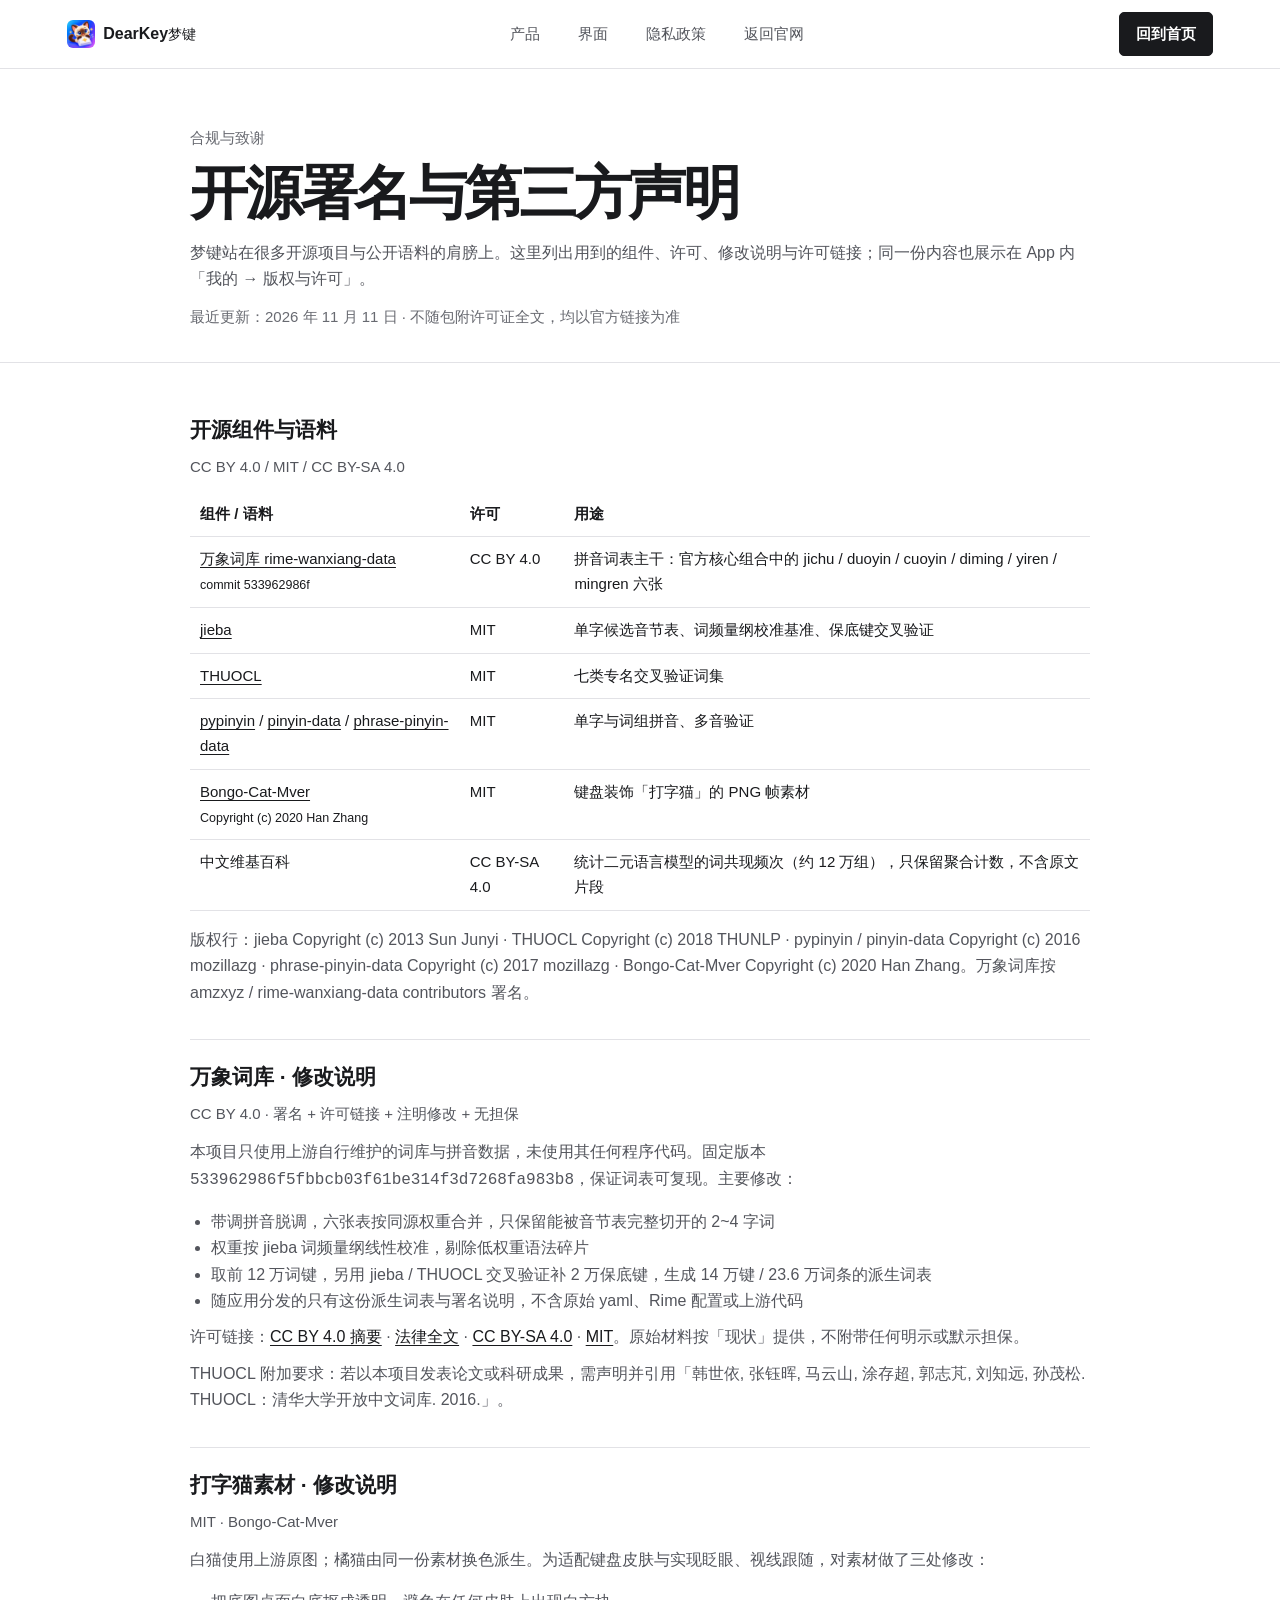
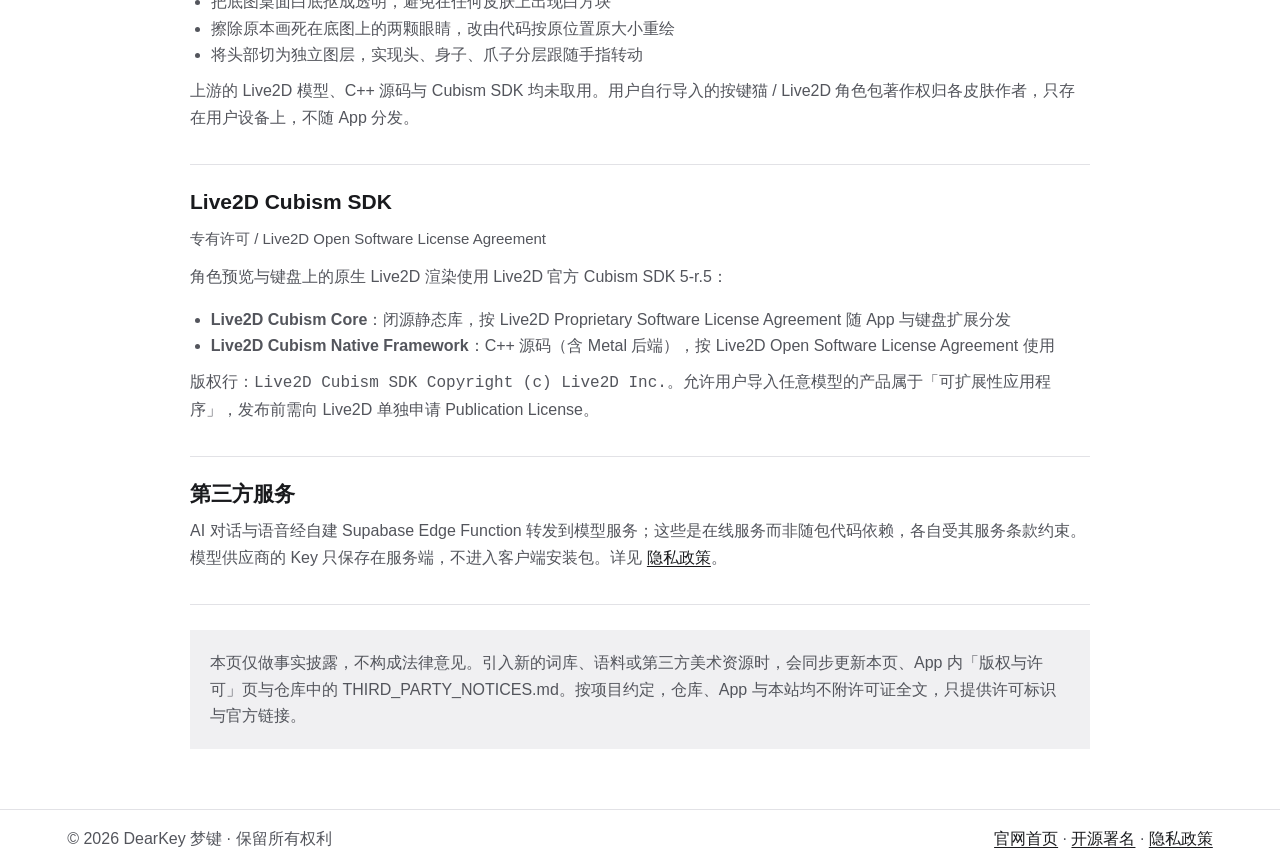
==== commit 9c07df77: "Simplify the DearKey homepage around the product" ====
--- a/credits.html
+++ b/credits.html
@@ -8,7 +8,7 @@
 <meta name="theme-color" content="#ffffff">
 <link rel="canonical" href="https://dearkey.cn/credits.html">
 <link rel="icon" type="image/png" href="assets/favicon.png">
-<link rel="stylesheet" href="assets/styles.css">
+<link rel="stylesheet" href="assets/styles.css?v=3">
 </head>
 <body class="doc-page">
 <header class="nav"><div class="wrap nav-in">
--- a/assets/styles.css
+++ b/assets/styles.css
@@ -1,20 +1,17 @@
 :root {
   color-scheme: light;
   --paper: #fff;
-  --ink: #151b28;
-  --muted: #4b586d;
-  --line: #dbe2ec;
-  --wash: #f3f6fb;
-  --blue: #1554d2;
-  --blue-dark: #0c43b2;
-  --night: #121b2d;
-  --night-muted: #c1cee4;
-  --gutter: clamp(20px, 5.75vw, 78px);
+  --ink: #191a1d;
+  --muted: #53555c;
+  --faint: #686a71;
+  --line: #e2e2e6;
+  --surface: #f0f0f2;
+  --gutter: clamp(20px, 5.25vw, 76px);
   --sans: -apple-system, BlinkMacSystemFont, "PingFang SC", "Microsoft YaHei", "Noto Sans CJK SC", sans-serif;
 }
 
 *, *::before, *::after { box-sizing: border-box; }
-html { scroll-padding-top: 16px; }
+html { scroll-padding-top: 22px; }
 body {
   margin: 0;
   color: var(--ink);
@@ -25,311 +22,275 @@
 h1, h2, h3, p, figure, dl, dd { margin: 0; }
 a { color: inherit; }
 img { display: block; max-width: 100%; height: auto; }
-:focus-visible { outline: 3px solid var(--blue); outline-offset: 4px; }
-
-.wrap { width: min(100% - 2 * var(--gutter), 1240px); margin-inline: auto; }
-.container { width: min(100% - 2 * var(--gutter), 960px); margin-inline: auto; }
-.section { padding-block: clamp(56px, 8vw, 116px); }
+:focus-visible { outline: 2px solid #2054a4; outline-offset: 4px; }
+
+.wrap { width: min(100% - 2 * var(--gutter), 1180px); margin-inline: auto; }
+.container { width: min(100% - 2 * var(--gutter), 900px); margin-inline: auto; }
 
 .skip-link {
   position: absolute;
   z-index: 1;
-  top: 12px;
+  top: 10px;
   left: var(--gutter);
-  padding: 8px 16px;
+  padding: 9px 14px;
   background: var(--paper);
   transform: translateY(-200%);
 }
 .skip-link:focus { transform: none; }
-
-.nav { border-bottom: 1px solid var(--line); }
-.nav-in {
-  min-height: 73px;
-  display: flex;
-  align-items: center;
-  justify-content: space-between;
-  gap: clamp(12px, 2.5vw, 40px);
-}
-.brand {
-  display: inline-flex;
-  align-items: center;
-  gap: 9px;
-  min-height: 44px;
-  color: var(--ink);
-  font-size: 1.0625rem;
-  font-weight: 750;
-  line-height: 1.15;
-  text-decoration: none;
-  white-space: nowrap;
-}
-.brand img { flex: none; width: 34px; border-radius: 8px; }
-.brand em { font-size: 0.84em; font-weight: 550; font-style: normal; }
-.links, .footer-links {
-  display: flex;
-  flex-wrap: wrap;
-  align-items: center;
-  justify-content: center;
-  gap: 4px clamp(14px, 2.4vw, 34px);
-}
-.links a, .footer-links a {
-  display: inline-flex;
-  align-items: center;
-  min-height: 44px;
-  color: var(--muted);
-  font-size: .9375rem;
-  text-decoration: none;
-  white-space: nowrap;
-}
-.links a:hover, .footer-links a:hover { color: var(--blue); }
-.nav-right { display: flex; justify-content: flex-end; }
-.btn {
-  display: inline-flex;
-  min-height: 44px;
-  align-items: center;
-  justify-content: center;
-  padding: 8px 17px;
-  border-radius: 8px;
-  font-size: .9375rem;
-  font-weight: 660;
-  text-decoration: none;
-  white-space: nowrap;
-}
-.btn-ink { color: white; background: var(--ink); }
-.btn-ink:hover { background: var(--blue-dark); }
-
-.hero {
-  padding-block: clamp(45px, 4vw, 64px) clamp(28px, 3vw, 44px);
-}
-.eyebrow {
-  display: block;
-  color: var(--blue-dark);
-  font-size: .9375rem;
-  font-weight: 680;
-  letter-spacing: .02em;
-}
-.hero-intro {
-  margin-top: 11px;
-}
-.hero h1 {
-  font-size: clamp(2.75rem, 6.05vw, 5.5rem);
-  font-weight: 770;
-  line-height: 1.105;
-  letter-spacing: -.07em;
-}
-.hero h1 span:last-child { color: var(--blue); }
-.hero-intro > p {
-  margin-top: 13px;
-  color: var(--muted);
-  font-size: clamp(1.0625rem, 1.55vw, 1.25rem);
-  line-height: 1.75;
-}
-
-.showcase {
-  display: grid;
-  grid-template-columns: clamp(195px, 18.4vw, 258px) minmax(0, 1fr);
-  min-width: 0;
-  overflow: hidden;
-  border: 1px solid var(--line);
-  border-radius: 20px;
-  background: var(--wash);
-}
-.showcase-controls {
-  align-self: center;
-  min-width: 0;
-  margin: 0;
-  padding: 0 clamp(14px, 2.2vw, 30px);
-  border: 0;
-}
-.showcase-controls legend {
-  float: left;
-  width: 100%;
-  margin: 0 0 14px;
-  padding: 0;
-  font-size: .9375rem;
-  font-weight: 700;
-}
-.showcase-options { clear: both; display: grid; gap: 5px; }
-.showcase-option { position: relative; min-width: 0; }
-.showcase-option input {
+.visually-hidden {
   position: absolute;
   width: 1px;
   height: 1px;
-  opacity: 0;
-}
-.showcase-option label {
-  display: flex;
+  padding: 0;
+  overflow: hidden;
+  clip-path: inset(50%);
+  white-space: nowrap;
+}
+
+.nav { border-bottom: 1px solid var(--line); }
+.nav-in {
+  min-height: 68px;
+  display: flex;
+  align-items: center;
+  justify-content: space-between;
+  gap: clamp(12px, 2.5vw, 34px);
+}
+.brand {
+  display: inline-flex;
   min-height: 44px;
   align-items: center;
   gap: 8px;
-  padding: 7px 10px;
-  border: 1px solid transparent;
-  border-radius: 8px;
-  color: var(--muted);
-  cursor: pointer;
+  color: var(--ink);
+  font-size: 1rem;
+  font-weight: 720;
+  line-height: 1.15;
+  text-decoration: none;
+  white-space: nowrap;
+}
+.brand img { flex: none; width: 28px; border-radius: 6px; }
+.brand em { font-size: .875em; font-weight: 500; font-style: normal; }
+.links, .footer-links {
+  display: flex;
+  flex-wrap: wrap;
+  align-items: center;
+  gap: 0 clamp(18px, 3vw, 38px);
+}
+.links a, .footer-links a {
+  display: inline-flex;
+  align-items: center;
+  min-height: 44px;
+  color: var(--muted);
   font-size: .9375rem;
-  font-weight: 570;
-  line-height: 1.3;
-}
-.showcase-option label::before {
-  width: 9px;
-  height: 9px;
-  flex: 0 0 9px;
-  border: 1px solid #68768c;
-  border-radius: 50%;
-  content: "";
-}
-.showcase-option label:hover { background: #e7edf7; }
-.showcase-option input:checked + label {
-  border-color: #c6d8f6;
-  color: var(--blue-dark);
-  background: white;
-}
-.showcase-option input:checked + label::before {
-  border-color: var(--blue);
-  background: var(--blue);
-}
-.showcase-option input:focus-visible + label {
-  outline: 3px solid var(--blue);
-  outline-offset: 1px;
-}
-.showcase-stage {
+  text-decoration: none;
+  white-space: nowrap;
+}
+.links a:hover, .footer-links a:hover { color: var(--ink); text-decoration: underline; text-underline-offset: 5px; }
+.nav-right { display: flex; }
+.btn {
+  display: inline-flex;
+  min-height: 44px;
+  align-items: center;
+  justify-content: center;
+  padding: 9px 16px;
+  border: 1px solid var(--ink);
+  border-radius: 5px;
+  font-size: .9375rem;
+  font-weight: 610;
+  text-decoration: none;
+  white-space: nowrap;
+}
+.btn-ink { color: white; background: var(--ink); }
+.btn-ink:hover { border-color: #393a3f; background: #393a3f; }
+
+.hero {
+  display: grid;
+  grid-template-columns: minmax(0, 1.95fr) minmax(250px, 1fr);
+  grid-template-areas: "preview intro";
+  align-items: center;
+  gap: clamp(32px, 6.4vw, 92px);
+  padding-block: clamp(55px, 7vw, 98px) clamp(48px, 6.75vw, 94px);
+}
+.hero-intro { grid-area: intro; padding-bottom: 46px; }
+.hero h1 {
+  font-size: clamp(3.125rem, 6.1vw, 5.875rem);
+  font-weight: 700;
+  line-height: 1.02;
+  letter-spacing: -.075em;
+}
+.hero-platform {
+  margin-top: 17px;
+  font-size: clamp(1.125rem, 1.8vw, 1.5rem);
+  font-weight: 560;
+  line-height: 1.4;
+  letter-spacing: -.035em;
+}
+.hero-description {
+  max-width: 23em;
+  margin-top: 19px;
+  color: var(--muted);
+  font-size: 1.0625rem;
+  line-height: 1.75;
+}
+.hero-intro .btn { margin-top: 26px; }
+
+.keyboard-preview { grid-area: preview; min-width: 0; }
+.keyboard-stage {
   display: grid;
   min-width: 0;
   place-items: center;
-  padding: clamp(20px, 2.3vw, 35px);
-  background-color: #2159d0;
-  background-image:
-    linear-gradient(to right, #ffffff19 1px, transparent 1px),
-    linear-gradient(to bottom, #ffffff19 1px, transparent 1px);
-  background-position: center;
-  background-size: 44px 44px;
-}
-.shot {
-  width: min(100%, clamp(430px, 36vw, 560px));
+  padding: clamp(20px, 4.3vw, 60px) clamp(20px, 5vw, 66px);
+  background: var(--surface);
+}
+.keyboard-shot {
+  width: min(100%, 460px);
   overflow: hidden;
-  border: 1px solid #ffffff5e;
-  border-radius: 16px;
+  border: 1px solid #d8d8de;
+  border-radius: clamp(10px, 1.45vw, 18px);
   background: #f2f2f7;
-  box-shadow: 0 12px 32px #09235759;
-}
-.shot img { width: 100%; }
-.shot-nine, .shot-dark { display: none; }
-.showcase:has(#keyboard-nine:checked) :is(.shot-light, .shot-dark),
-.showcase:has(#keyboard-dark:checked) :is(.shot-light, .shot-nine) { display: none; }
-.showcase:has(#keyboard-nine:checked) .shot-nine,
-.showcase:has(#keyboard-dark:checked) .shot-dark { display: block; }
-.showcase:has(#keyboard-dark:checked) .showcase-stage { background-color: #233760; }
-
-.features, .beta {
-  display: grid;
-  grid-template-columns: minmax(0, 1fr) minmax(0, 1.18fr);
-  gap: clamp(30px, 6vw, 96px);
-}
-.section h2, .customize h2 {
-  font-size: clamp(2.125rem, 4.3vw, 4.125rem);
-  font-weight: 740;
-  letter-spacing: -.063em;
-  line-height: 1.16;
-  text-wrap: balance;
-}
-.features h2 { max-width: 8em; }
-.feature-list > div, .customize-list > div {
-  padding-block: 19px 23px;
+  box-shadow: 0 2px 2px #17171a10, 0 14px 26px -10px #17171a33;
+}
+.keyboard-shot img { width: 100%; }
+.keyboard-nine, .keyboard-dark { display: none; }
+.keyboard-preview:has(#preview-nine:checked) :is(.keyboard-light, .keyboard-dark),
+.keyboard-preview:has(#preview-dark:checked) :is(.keyboard-light, .keyboard-nine) { display: none; }
+.keyboard-preview:has(#preview-nine:checked) .keyboard-nine,
+.keyboard-preview:has(#preview-dark:checked) .keyboard-dark { display: block; }
+.keyboard-preview:has(#preview-dark:checked) .keyboard-stage { background: #dedfe3; }
+.keyboard-dark { border-color: #35363a; background: #0a0a0a; }
+
+.preview-caption {
+  display: flex;
+  min-height: 50px;
+  align-items: center;
+  justify-content: space-between;
+  gap: 10px;
+  border-bottom: 1px solid var(--line);
+}
+.preview-caption > p {
+  color: var(--faint);
+  font-size: .875rem;
+  white-space: nowrap;
+}
+.preview-controls {
+  display: flex;
+  min-width: 0;
+  align-items: center;
+  gap: clamp(6px, 1.5vw, 18px);
+  margin: 0;
+  padding: 0;
+  border: 0;
+}
+.preview-option { position: relative; }
+.preview-option input { position: absolute; width: 1px; height: 1px; opacity: 0; }
+.preview-option label {
+  display: flex;
+  min-width: 44px;
+  min-height: 44px;
+  align-items: center;
+  justify-content: center;
+  padding: 0 5px;
+  border-bottom: 1px solid transparent;
+  color: var(--muted);
+  cursor: pointer;
+  font-size: .875rem;
+  white-space: nowrap;
+}
+.preview-option label:hover { color: var(--ink); }
+.preview-option input:checked + label { color: var(--ink); border-color: var(--ink); font-weight: 660; }
+.preview-option input:focus-visible + label { outline: 2px solid #2054a4; outline-offset: 1px; }
+
+.features, .access {
+  display: grid;
+  grid-template-columns: minmax(140px, .65fr) minmax(0, 1.35fr);
+  gap: 0 clamp(30px, 6.8vw, 100px);
+  padding-block: clamp(34px, 6vw, 74px);
   border-top: 1px solid var(--line);
 }
-.feature-list dt, .customize h3, .beta h3 {
-  margin-bottom: 7px;
-  font-size: 1.1875rem;
-  line-height: 1.4;
-  font-weight: 680;
-}
-.feature-list dd, .beta p { max-width: 36em; color: var(--muted); }
-
-.customize { color: white; background: var(--night); }
-.customize-inner { padding-block: clamp(56px, 7vw, 104px); }
-.customize-list {
-  display: grid;
-  grid-template-columns: repeat(2, minmax(0, 1fr));
-  gap: clamp(24px, 6vw, 96px);
-  margin-top: clamp(24px, 3.6vw, 50px);
-}
-.customize-list > div { border-color: #435272; }
-.customize-list p { max-width: 35em; color: var(--night-muted); }
-.inline-link {
-  display: inline-flex;
-  align-items: center;
-  min-height: 44px;
-  margin-top: 6px;
-  color: #b8d3ff;
-  font-weight: 670;
-  text-decoration-color: #759ddd;
-  text-underline-offset: 5px;
-}
-.inline-link:hover { color: white; }
-.customize :focus-visible { outline-color: #a0c6ff; }
-
-.beta { align-items: center; }
-.beta > div > p { margin-top: 10px; }
-.beta-info {
-  padding: clamp(20px, 3.2vw, 35px);
-  border: 1px solid var(--line);
-  border-radius: 14px;
-  background: var(--wash);
-}
-.beta-info > p { margin-top: 0; }
-.footer { border-top: 1px solid var(--line); padding-block: 22px; }
+.features h2, .access h2 {
+  font-size: clamp(1.625rem, 3.2vw, 2.875rem);
+  font-weight: 650;
+  letter-spacing: -.058em;
+  line-height: 1.17;
+}
+.feature-list > div {
+  display: grid;
+  grid-template-columns: minmax(100px, .44fr) minmax(0, 1fr);
+  gap: 5px clamp(16px, 2.6vw, 36px);
+  padding-block: 17px;
+  border-bottom: 1px solid var(--line);
+}
+.feature-list > div:first-child { padding-top: 2px; }
+.feature-list > div:last-child { padding-bottom: 2px; border-bottom: 0; }
+.feature-list dt { font-weight: 630; }
+.feature-list dd, .access p { max-width: 38em; color: var(--muted); }
+.feature-list dd a {
+  display: flex;
+  width: fit-content;
+  min-height: 44px;
+  align-items: center;
+  margin-top: 3px;
+  color: var(--ink);
+  text-underline-offset: 4px;
+}
+.feature-list dd a:hover { text-decoration-thickness: 2px; }
+.access h2 { grid-row: span 2; }
+.access .system-requirements { margin-top: 7px; color: var(--faint); font-size: .9375rem; }
+
+.footer { border-top: 1px solid var(--line); padding-block: 16px; }
 .footer-bottom {
   display: flex;
   align-items: center;
   justify-content: space-between;
   flex-wrap: wrap;
-  gap: 8px 24px;
-  color: var(--muted);
-}
-.footer-bottom a:hover { color: var(--blue); }
-.footer-bottom > span a { color: var(--blue-dark); }
-.footer-links { justify-content: flex-start; }
-
-.doc-hero { padding-block: 58px 35px; border-bottom: 1px solid var(--line); }
-.doc-hero h1 { margin-block: 8px 12px; font-size: clamp(2rem, 5vw, 3.8rem); line-height: 1.2; letter-spacing: -.055em; }
+  gap: 0 22px;
+  color: var(--muted);
+}
+.footer-bottom > span a { color: var(--ink); text-underline-offset: 3px; }
+
+.doc-hero { padding-block: 56px 32px; border-bottom: 1px solid var(--line); }
+.doc-hero h1 { margin-block: 7px 12px; font-size: clamp(2rem, 5vw, 3.625rem); line-height: 1.2; letter-spacing: -.055em; }
 .doc-hero p, .doc-meta { color: var(--muted); }
-.doc-meta { margin-top: 14px; font-size: .9375rem; }
-.doc { padding-block: 34px 64px; }
-.doc-card { padding-block: 24px; border-bottom: 1px solid var(--line); }
+.eyebrow, .doc-meta { color: var(--faint); font-size: .9375rem; }
+.doc-meta { margin-top: 12px; }
+.doc { padding-block: 30px 60px; }
+.doc-card { padding-block: 23px; border-bottom: 1px solid var(--line); }
 .doc-card h2 { margin-bottom: 10px; font-size: 1.3125rem; line-height: 1.35; }
-.doc-card h2 span { margin-right: 5px; color: var(--blue-dark); font-size: .875rem; }
+.doc-card h2 span { margin-right: 5px; color: var(--faint); font-size: .875rem; }
 .doc-card p, .doc-card ul { margin-bottom: 10px; color: var(--muted); }
 .doc-card ul { padding-left: 1.3em; }
-.doc-card a { color: var(--blue-dark); text-underline-offset: 3px; }
-.doc-card .lic { display: inline-block; margin-bottom: 12px; font-size: .9375rem; color: var(--muted); }
-.doc-note { margin-top: 28px; padding: 20px; border-radius: 10px; background: var(--wash); color: var(--muted); }
+.doc-card a { color: var(--ink); text-underline-offset: 3px; }
+.doc-card .lic { display: inline-block; margin-bottom: 12px; color: var(--muted); font-size: .9375rem; }
+.doc-note { margin-top: 25px; padding: 20px; background: var(--surface); color: var(--muted); }
 .table-wrap { overflow-x: auto; }
 .doc-card table { width: 100%; min-width: 560px; border-collapse: collapse; text-align: left; font-size: .9375rem; }
 .doc-card th, .doc-card td { padding: 10px; vertical-align: top; border-bottom: 1px solid var(--line); }
 
-@media (max-width: 720px) {
-  .nav-in { min-height: 64px; }
-  .nav-in > .links { margin-left: auto; }
+@media (max-width: 750px) {
+  .nav-in { min-height: 62px; }
   .doc-page .nav-in > .links { display: none; }
-  .hero h1 span { display: block; }
-  .hero-intro > p { max-width: 34ch; }
-  .showcase { grid-template-columns: 1fr; border-radius: 15px; }
-  .showcase-controls { padding: 14px; }
-  .showcase-controls legend { margin-bottom: 6px; }
-  .showcase-options { grid-template-columns: repeat(3, minmax(0, 1fr)); gap: 3px; }
-  .showcase-option label { padding: 7px 6px; gap: 5px; font-size: .875rem; }
-  .showcase-stage { padding: clamp(14px, 4vw, 24px); background-size: 31px 31px; }
-  .shot { border-radius: 10px; }
-  .features, .beta, .customize-list { grid-template-columns: 1fr; gap: 24px; }
-  .features h2 { max-width: none; }
-}
-
-@media (max-width: 430px) {
+  .hero {
+    grid-template-columns: minmax(0, 1fr);
+    grid-template-areas: "intro" "preview";
+    gap: 25px;
+    padding-block: 42px 34px;
+  }
+  .hero-intro { padding-bottom: 0; }
+  .hero-platform { margin-top: 10px; }
+  .hero-description { max-width: 29em; margin-top: 10px; }
+  .hero-intro .btn { margin-top: 16px; }
+  .keyboard-stage { padding: clamp(18px, 6vw, 42px); }
+  .keyboard-shot { width: min(100%, 400px); }
+  .features, .access { grid-template-columns: 1fr; gap: 15px; }
+  .access h2 { grid-row: auto; }
+  .access .system-requirements { margin-top: -8px; }
+}
+
+@media (max-width: 445px) {
   .links a.nav-product { display: none; }
-  .nav-in { gap: 10px; }
-  .brand { gap: 6px; font-size: 1rem; }
-  .brand img { width: 30px; }
-  .btn-sm { padding-inline: 10px; }
-  .links a, .btn-sm { font-size: .875rem; }
-  .hero h1 { font-size: clamp(2.3rem, 10.9vw, 3.15rem); }
-}
+  .links { gap: 13px; }
+  .links a { font-size: .875rem; }
+  .brand { gap: 6px; font-size: .9375rem; }
+  .hero { padding-top: 35px; }
+  .hero-intro .btn { display: none; }
+  .feature-list > div { grid-template-columns: 1fr; }
+}
